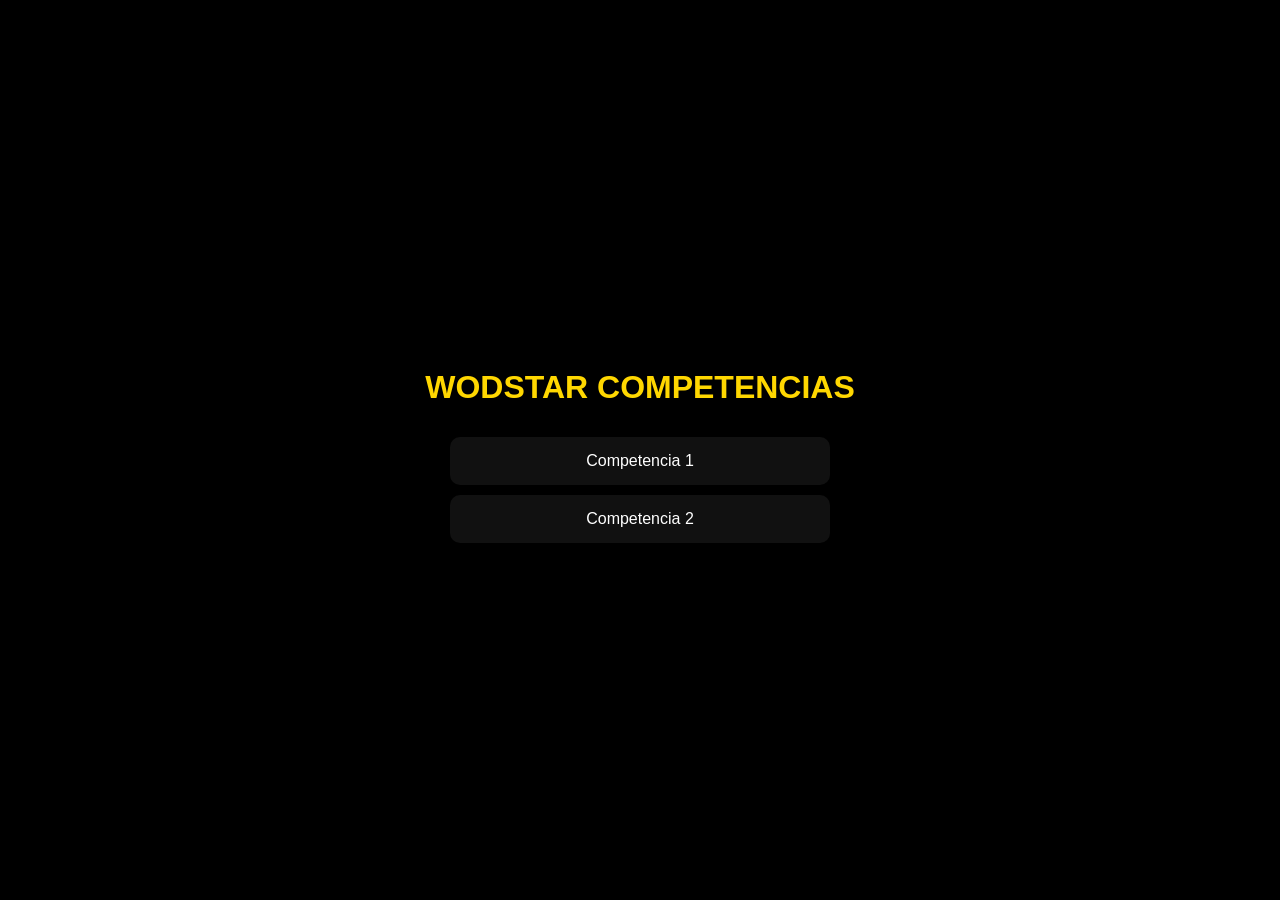
==== index.html @ edd77ae4 "Add files via upload" ====
<!DOCTYPE html>
<html lang="es">
<head>
<meta charset="UTF-8">
<title>WODSTAR COMPETENCIAS</title>
<style>
body{
  background:black;
  color:white;
  font-family:sans-serif;
  display:flex;
  flex-direction:column;
  justify-content:center;
  align-items:center;
  height:100vh;
  margin:0;
}

h1{color:gold;}

#lista{
  width:100%;
  max-width:400px;
}

.competencia{
  background:#111;
  margin:10px;
  padding:15px;
  border-radius:10px;
  cursor:pointer;
  transition:0.3s;
  text-align:center;
}

.competencia:hover{
  background:#222;
  transform:scale(1.05);
}
</style>
</head>
<body>

<h1>WODSTAR COMPETENCIAS</h1>

<div id="lista"></div>

<script>
const competencias = [
  {nombre:"Competencia 1", archivo:"competencia1.html"},
  {nombre:"Competencia 2", archivo:"competencia2.html"}
];

let html="";
competencias.forEach(c=>{
  html+=`<div class="competencia" onclick="location.href='${c.archivo}'">${c.nombre}</div>`;
});
document.getElementById("lista").innerHTML=html;
</script>

</body>
</html>
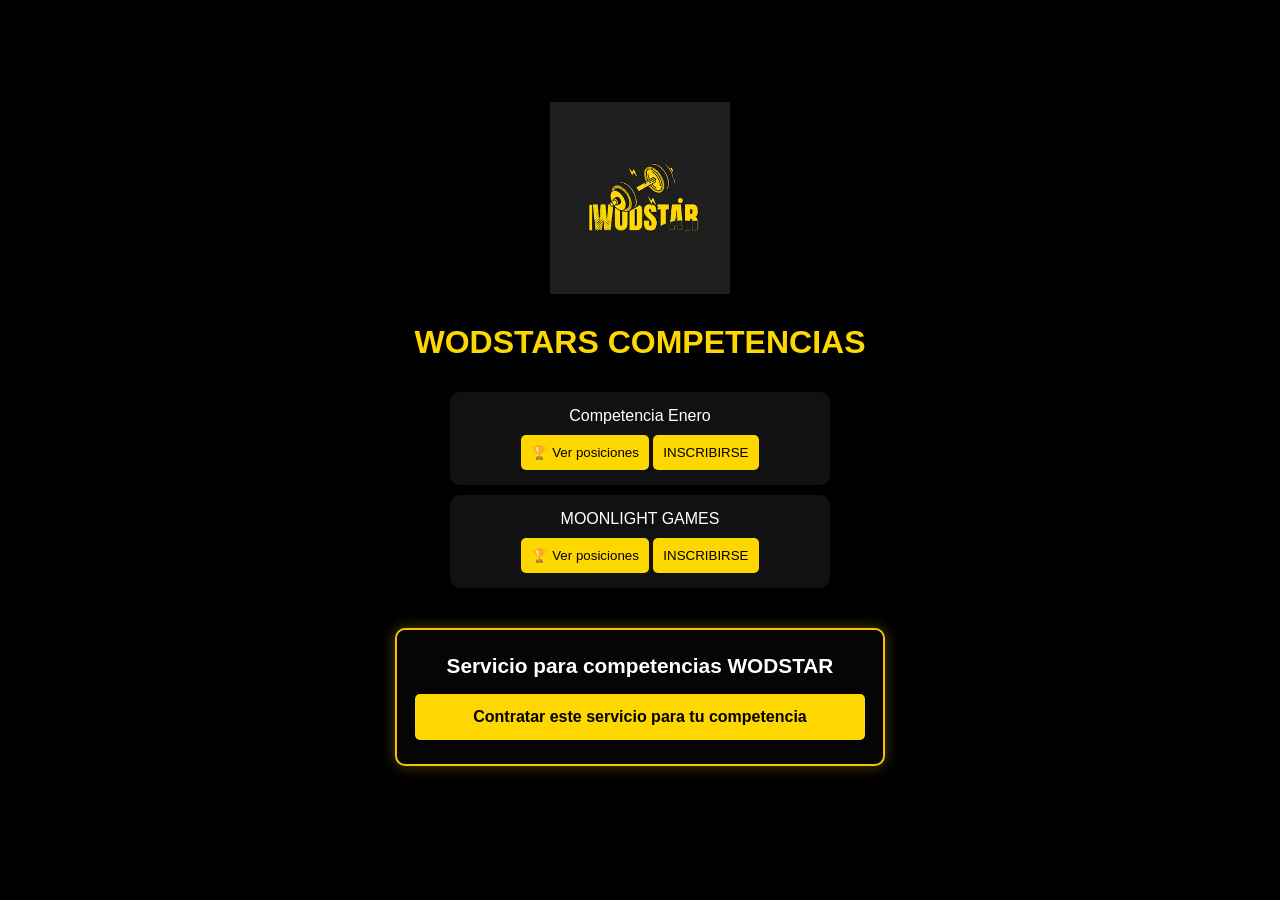
==== commit 7627ec71: "Add files via upload" ====
--- a/index.html
+++ b/index.html
@@ -1,62 +1,827 @@
-<!DOCTYPE html>
-<html lang="es">
-<head>
-<meta charset="UTF-8">
-<title>WODSTAR COMPETENCIAS</title>
-<style>
-body{
-  background:black;
-  color:white;
-  font-family:sans-serif;
-  display:flex;
-  flex-direction:column;
-  justify-content:center;
-  align-items:center;
-  height:100vh;
-  margin:0;
-}
-
+<!DOCTYPE html>
+<html lang="es">
+<head>
+<meta charset="UTF-8">
+<meta name="viewport" content="width=device-width, initial-scale=1.0">
+<title>WODSTAR COMPETENCIAS</title>
+
+<style>
+body{
+  background:black;
+  color:white;
+  font-family:sans-serif;
+  display:flex;
+  flex-direction:column;
+  justify-content:center;
+  align-items:center;
+  min-height:100vh;
+  margin:0;
+}
+
 h1{color:gold;}
+
+.logo-wodstar{
+  width:180px;
+  max-width:70vw;
+  height:auto;
+  margin:18px 0 8px;
+}
 
 #lista{
   width:100%;
   max-width:400px;
 }
 
-.competencia{
+#precios{
+  width:100%;
+  max-width:520px;
+  margin:30px 0 50px;
+  padding:0 15px;
+  box-sizing:border-box;
+}
+
+.precios-titulo{
+  color:gold;
+  text-align:center;
+  margin-bottom:18px;
+}
+
+.servicio-competencia{
+  background:#050505;
+  border:2px solid #f6c400;
+  border-radius:10px;
+  padding:24px 18px;
+  text-align:center;
+  box-shadow:0 0 14px rgba(246,196,0,0.35);
+}
+
+.servicio-competencia h3{
+  margin:0;
+  font-size:1.3rem;
+  color:white;
+}
+
+.btn-contratar{
+  margin-top:16px;
+  width:100%;
+  font-weight:bold;
+  font-size:1rem;
+  padding:14px;
+}
+
+.modal-bg{
+  z-index:10000;
+}
+
+.modal.modal-planes{
+  max-width:1100px;
+  width:calc(100vw - 24px);
+  max-height:calc(100vh - 24px);
+  overflow:auto;
+  box-sizing:border-box;
+  padding:18px;
+}
+
+.modal-encabezado{
+  display:flex;
+  align-items:center;
+  justify-content:space-between;
+  gap:15px;
+  margin-bottom:15px;
+}
+
+.modal-encabezado h2{
+  color:gold;
+  margin:0;
+}
+
+.btn-cerrar{
+  min-width:42px;
+  font-weight:bold;
+}
+
+.tabla-wrap{
+  width:100%;
+  overflow-x:auto;
+}
+
+.tabla-planes{
+  width:100%;
+  min-width:860px;
+  border-collapse:collapse;
+  background:#050505;
+  table-layout:fixed;
+}
+
+.tabla-planes th,
+.tabla-planes td{
+  border:1px solid #333;
+  padding:16px;
+  text-align:left;
+  vertical-align:top;
+  line-height:1.45;
+}
+
+.tabla-planes th{
+  color:gold;
   background:#111;
-  margin:10px;
-  padding:15px;
-  border-radius:10px;
-  cursor:pointer;
-  transition:0.3s;
   text-align:center;
 }
 
-.competencia:hover{
-  background:#222;
-  transform:scale(1.05);
+.tabla-planes td:first-child{
+  color:#f6c400;
+  font-weight:bold;
+  text-align:left;
+}
+
+.plan-precio{
+  color:white;
+  display:block;
+  font-size:1.25rem;
+  font-weight:bold;
+  text-align:center;
+}
+
+.beneficios-lista{
+  margin:0;
+  padding-left:18px;
+}
+
+.beneficios-lista li{
+  margin-bottom:8px;
+}
+
+.extra-foto{
+  border:1px solid #f6c400;
+  border-radius:8px;
+  margin-top:16px;
+  padding:14px;
+  text-align:center;
+  background:#0b0b0b;
+  line-height:1.4;
+}
+
+.extra-foto strong{
+  color:gold;
+}
+
+.planes-mobile{
+  display:none;
+}
+
+.plan-mobile{
+  background:#050505;
+  border:1px solid #333;
+  border-radius:8px;
+  padding:16px;
+  margin-bottom:14px;
+}
+
+.plan-mobile h3{
+  color:gold;
+  text-align:center;
+  margin:0 0 8px;
+  font-size:1.5rem;
+}
+
+.plan-mobile .tipo-mobile{
+  text-align:center;
+  color:#ddd;
+  margin:0 0 12px;
+}
+
+.plan-mobile .plan-precio{
+  margin-bottom:14px;
+}
+
+.acciones-planes{
+  display:flex;
+  justify-content:center;
+  gap:12px;
+  margin-top:18px;
+  flex-wrap:wrap;
+}
+
+.btn-contactar{
+  display:inline-block;
+  background:#25d366;
+  color:black;
+  padding:12px 18px;
+  border-radius:5px;
+  font-weight:bold;
+  text-decoration:none;
+}
+
+.competencia{
+  background:#111;
+  margin:10px;
+  padding:15px;
+  border-radius:10px;
+  text-align:center;
+}
+
+.competencia div{
+  cursor:pointer;
+  margin-bottom:10px;
+}
+
+button{
+  padding:10px;
+  background:gold;
+  border:none;
+  cursor:pointer;
+  border-radius:5px;
+}
+
+/* MODAL */
+.modal-bg{
+  position:fixed;
+  top:0;left:0;
+  width:100%;
+  height:100%;
+  background:rgba(0,0,0,0.9);
+  display:flex;
+  justify-content:center;
+  align-items:center;
+}
+
+.modal{
+  background:#111;
+  padding:20px;
+  border-radius:10px;
+  max-width:400px;
+  width:90%;
+}
+
+input,select{
+  padding:10px;
+  width:90%;
+  border-radius:5px;
+  border:none;
+}
+
+/* WHATSAPP */
+#chatBox{
+  position:fixed;
+  bottom:20px;
+  right:20px;
+  width:280px;
+  max-height:400px;
+  display:flex;
+  flex-direction:column;
+  gap:10px;
+  z-index:9999;
+}
+
+.mensaje-wa{
+  display:flex;
+  align-items:flex-end;
+  gap:8px;
+  opacity:0;
+  transform:translateY(20px);
+  transition:all 0.4s ease;
+}
+
+.mensaje-wa.show{
+  opacity:1;
+  transform:translateY(0);
+}
+
+.avatar{
+  width:35px;
+  height:35px;
+  border-radius:50%;
+  background:gold;
+  display:flex;
+  align-items:center;
+  justify-content:center;
+  font-weight:bold;
+  color:black;
+}
+
+.burbuja{
+  background:#1f2c34;
+  color:white;
+  padding:10px 12px;
+  border-radius:10px;
+  max-width:200px;
+  font-size:0.85rem;
+  position:relative;
+}
+
+.burbuja::after{
+  content:"";
+  position:absolute;
+  left:-6px;
+  bottom:5px;
+  width:10px;
+  height:10px;
+  background:#1f2c34;
+  transform:rotate(45deg);
+}
+
+.burbuja a{
+  color:#4fc3f7;
+  text-decoration:underline;
+}
+
+.hora{
+  font-size:0.7rem;
+  color:#aaa;
+  margin-top:5px;
+  text-align:right;
+}
+.competencia{
+  background:#111;
+  margin:10px;
+  padding:15px;
+  border-radius:10px;
+  text-align:center;
+}
+
+.botones{
+  display:flex;
+  gap:10px;
+  justify-content:center;
+}
+
+.botones button{
+  flex:1;
+}
+
+@media (max-width:760px){
+  body{
+    justify-content:flex-start;
+  }
+
+  h1{
+    font-size:1.55rem;
+    text-align:center;
+    padding:0 12px;
+  }
+
+  .logo-wodstar{
+    width:150px;
+  }
+
+  #precios{
+    max-width:100%;
+  }
+
+  .modal.modal-planes{
+    width:calc(100vw - 16px);
+    max-height:calc(100vh - 16px);
+    padding:14px;
+  }
+
+  .modal-encabezado h2{
+    font-size:1.55rem;
+  }
+
+  .tabla-wrap{
+    display:none;
+  }
+
+  .planes-mobile{
+    display:block;
+  }
+
+  .extra-foto{
+    font-size:0.95rem;
+    margin-bottom:16px;
+  }
+
+  .acciones-planes{
+    position:sticky;
+    bottom:0;
+    background:#111;
+    padding-top:12px;
+  }
+
+  .btn-contactar,
+  .acciones-planes button{
+    flex:1;
+    text-align:center;
+  }
 }
 </style>
-</head>
+</head>
+
 <body>
 
-<h1>WODSTAR COMPETENCIAS</h1>
+<img class="logo-wodstar" src="wodstar-logo.png" alt="WODSTAR">
+<h1>WODSTARS COMPETENCIAS</h1>
 
 <div id="lista"></div>
-
-<script>
-const competencias = [
-  {nombre:"Competencia 1", archivo:"competencia1.html"},
-  {nombre:"Competencia 2", archivo:"competencia2.html"}
-];
-
-let html="";
-competencias.forEach(c=>{
-  html+=`<div class="competencia" onclick="location.href='${c.archivo}'">${c.nombre}</div>`;
-});
-document.getElementById("lista").innerHTML=html;
-</script>
-
-</body>
+<section id="precios">
+  <div class="servicio-competencia">
+    <h3>Servicio para competencias WODSTAR</h3>
+    <button class="btn-contratar" onclick="mostrarPlanes()">
+      Contratar este servicio para tu competencia
+    </button>
+  </div>
+</section>
+<div id="modal"></div>
+<div id="chatBox"></div>
+
+<script>
+
+// COMPETENCIAS
+const competencias = [
+  {
+    nombre:"Competencia Enero",
+    archivo:"competencia1.html",
+    banco:"BBVA",
+    cuenta:"1234567890",
+    clabe:"012345678901234567",
+    costos:{
+      "Principiante Hombre":"$400 MXN",
+      "Principiante Mujer":"$400 MXN",
+      "Intermedio Hombre":"$500 MXN",
+      "Intermedio Mujer":"$500 MXN",
+      "Avanzado Hombre":"$600 MXN",
+      "Avanzado Mujer":"$600 MXN"
+    }
+  },
+   {
+    nombre:"MOONLIGHT GAMES ",
+    archivo:"competencia2.html",
+    banco:"No disponibe ",
+    cuenta:"No disponibe",
+    clabe:"Comunicate con el staff de competencia",
+    costos:{
+      "Principiante Hombre":"$ MXN",
+      "Principiante Mujer":"$ MXN",
+      "Intermedio Hombre":"$ MXN",
+      "Intermedio Mujer":"$MXN",
+      "Avanzado Hombre":"$MXN",
+      "Avanzado Mujer":"$XN"
+    }
+  }
+
+];
+ 
+// RENDER
+let html="";
+competencias.forEach(c=>{
+html+=`
+<div class="competencia">
+
+  <div onclick="location.href='${c.archivo}'">
+    ${c.nombre}
+  </div>
+
+  <button onclick="location.href='${c.archivo}'">
+    🏆 Ver posiciones
+  </button>
+
+  <button onclick='inscribir(${JSON.stringify(c)})'>
+    INSCRIBIRSE
+  </button>
+
+</div>
+`;
+});
+lista.innerHTML=html;
+
+// INSCRIBIR
+function inscribir(comp){
+  modal.innerHTML=`
+  <div class="modal-bg" onclick="cerrar()">
+    <div class="modal" onclick="event.stopPropagation()">
+
+      <h2>${comp.nombre}</h2>
+
+      <input id="nombre" placeholder="Nombre completo"><br><br>
+
+      <select id="categoria">
+        <option>Principiante Hombre</option>
+        <option>Principiante Mujer</option>
+        <option>Intermedio Hombre</option>
+        <option>Intermedio Mujer</option>
+        <option>Avanzado Hombre</option>
+        <option>Avanzado Mujer</option>
+      </select><br><br>
+
+      <button onclick='generarRegistro(${JSON.stringify(comp)})'>Continuar</button>
+
+    </div>
+  </div>`;
+}
+
+function cerrar(){ modal.innerHTML=""; }
+
+function mostrarPlanes(){
+  const mensaje = encodeURIComponent("Quiero cotizar mi competencia en wodsts");
+  const whatsapp = `https://wa.me/525636501351?text=${mensaje}`;
+
+  modal.innerHTML=`
+  <div class="modal-bg" onclick="cerrar()">
+    <div class="modal modal-planes" onclick="event.stopPropagation()">
+      <div class="modal-encabezado">
+        <h2>Planes WODSTAR</h2>
+        <button class="btn-cerrar" onclick="cerrar()">X</button>
+      </div>
+
+      <div class="tabla-wrap">
+        <table class="tabla-planes">
+          <thead>
+            <tr>
+              <th>Plan</th>
+              <th>START</th>
+              <th>PRO</th>
+              <th>ELITE</th>
+            </tr>
+          </thead>
+          <tbody>
+            <tr>
+              <td>Precio</td>
+              <td><span class="plan-precio">$950 MXN</span></td>
+              <td><span class="plan-precio">$1500 MXN</span></td>
+              <td><span class="plan-precio">$1650 MXN</span></td>
+            </tr>
+            <tr>
+              <td>Extra</td>
+              <td colspan="3">
+                <div class="extra-foto">
+                  <strong>Agrega fotografo profesional en tu competencia</strong><br>
+                  $1500 MXN extra por 120 fotos.
+                </div>
+              </td>
+            </tr>
+            <tr>
+              <td>Tipo</td>
+              <td>Plan basico</td>
+              <td>Plan recomendado</td>
+              <td>Plan premium</td>
+            </tr>
+            <tr>
+              <td>Beneficios</td>
+              <td>
+                <ul class="beneficios-lista">
+                  <li>Plataforma de resultados en tiempo real</li>
+                  <li>Captura de scores</li>
+                  <li>Hasta 100 atletas</li>
+                  <li>Heats y logistica basica</li>
+                  <li>5 modalidades de scoring</li>
+                  <li>Soporte presencial</li>
+                  <li>Staff en tu competencia</li>
+                </ul>
+              </td>
+              <td>
+                <ul class="beneficios-lista">
+                  <li>Todo el plan START</li>
+                  <li>Inscripcion desde la plataforma</li>
+                  <li>Categorias ilimitadas</li>
+                  <li>App para jueces</li>
+                  <li>Entrega de memorias finales</li>
+                  <li>Soporte prioritario</li>
+                  <li>Redes sociales</li>
+                  <li>Direccion de evento</li>
+                  <li>Venta de entradas</li>
+                </ul>
+              </td>
+              <td>
+                <ul class="beneficios-lista">
+                  <li>Todo el plan PRO</li>
+                  <li>Personalizacion total del evento</li>
+                  <li>Diseno grafico y branding</li>
+                  <li>Estadisticas avanzadas</li>
+                  <li>Integracion con patrocinadores</li>
+                  <li>Respaldo en la nube</li>
+                  <li>Publicaciones en redes sociales</li>
+                </ul>
+              </td>
+            </tr>
+          </tbody>
+        </table>
+      </div>
+
+      <div class="planes-mobile">
+        <div class="plan-mobile">
+          <h3>START</h3>
+          <p class="tipo-mobile">Plan basico</p>
+          <span class="plan-precio">$950 MXN</span>
+          <ul class="beneficios-lista">
+            <li>Plataforma de resultados en tiempo real</li>
+            <li>Captura de scores</li>
+            <li>Hasta 100 atletas</li>
+            <li>Heats y logistica basica</li>
+            <li>5 modalidades de scoring</li>
+            <li>Soporte presencial</li>
+            <li>Staff en tu competencia</li>
+          </ul>
+        </div>
+
+        <div class="plan-mobile">
+          <h3>PRO</h3>
+          <p class="tipo-mobile">Plan recomendado</p>
+          <span class="plan-precio">$1500 MXN</span>
+          <ul class="beneficios-lista">
+            <li>Todo el plan START</li>
+            <li>Inscripcion desde la plataforma</li>
+            <li>Categorias ilimitadas</li>
+            <li>App para jueces</li>
+            <li>Entrega de memorias finales</li>
+            <li>Soporte prioritario</li>
+            <li>Redes sociales</li>
+            <li>Direccion de evento</li>
+            <li>Venta de entradas</li>
+          </ul>
+        </div>
+
+        <div class="plan-mobile">
+          <h3>ELITE</h3>
+          <p class="tipo-mobile">Plan premium</p>
+          <span class="plan-precio">$1650 MXN</span>
+          <ul class="beneficios-lista">
+            <li>Todo el plan PRO</li>
+            <li>Personalizacion total del evento</li>
+            <li>Diseno grafico y branding</li>
+            <li>Estadisticas avanzadas</li>
+            <li>Integracion con patrocinadores</li>
+            <li>Respaldo en la nube</li>
+            <li>Publicaciones en redes sociales</li>
+          </ul>
+        </div>
+
+        <div class="extra-foto">
+          <strong>Agrega fotografo profesional en tu competencia</strong><br>
+          $1500 MXN extra por 120 fotos.
+        </div>
+      </div>
+
+      <div class="acciones-planes">
+        <a class="btn-contactar" href="${whatsapp}" target="_blank" rel="noopener">Contactar</a>
+        <button onclick="cerrar()">Cerrar</button>
+      </div>
+    </div>
+  </div>`;
+}
+
+// REGISTRO
+function generarRegistro(comp){
+
+  const nombre=document.getElementById("nombre").value;
+  const categoria=document.getElementById("categoria").value;
+
+  if(!nombre) return alert("Ingresa tu nombre");
+
+  const monto = comp.costos?.[categoria] ?? "No definido";
+  const tiempoFinal = Date.now()+15*60*1000;
+
+  localStorage.setItem("registro",JSON.stringify({
+    nombre,categoria,
+    competencia:comp.nombre,
+    banco:comp.banco,
+    cuenta:comp.cuenta,
+    clabe:comp.clabe,
+    monto,tiempoFinal
+  }));
+
+  mostrarRegistro();
+}
+
+// MOSTRAR REGISTRO
+function mostrarRegistro(){
+  const data=JSON.parse(localStorage.getItem("registro"));
+  if(!data)return;
+
+  modal.innerHTML=`
+  <div class="modal-bg">
+    <div class="modal">
+
+      <h2>Pre-registro</h2>
+      <p><b>${data.nombre}</b></p>
+      <p>${data.competencia}</p>
+      <p>${data.categoria}</p>
+
+      <hr>
+
+      <h3>Transferencia</h3>
+      <p>Banco: ${data.banco}</p>
+      <p>Cuenta: ${data.cuenta}</p>
+      <p>CLABE: ${data.clabe}</p>
+      <p>Monto: ${data.monto}</p>
+
+      <p id="timer"></p>
+
+      <button onclick="enviarCorreo('${data.nombre}','${data.categoria}','${data.competencia}')">
+        Enviar comprobante
+      </button>
+
+      <br><br>
+      <button onclick="cancelar()">Cancelar</button>
+
+    </div>
+  </div>`;
+
+  iniciarTimer(data.tiempoFinal);
+}
+
+// TIMER
+function iniciarTimer(t){
+  const i=setInterval(()=>{
+    const r=t-Date.now();
+    if(r<=0){
+      clearInterval(i);
+      timer.innerText="⛔ Expirado";
+      localStorage.removeItem("registro");
+      return;
+    }
+    let m=Math.floor(r/60000);
+    let s=Math.floor((r%60000)/1000);
+    timer.innerText=`Tiempo: ${m}:${s<10?"0":""}${s}`;
+  },1000);
+}
+
+function cancelar(){
+  localStorage.removeItem("registro");
+  cerrar();
+}
+
+// CORREO
+function enviarCorreo(n,c,comp){
+  window.location.href=
+  `mailto:wodstarssoporte@gmail.com?subject=Comprobante&body=Nombre:${n}%0ACategoria:${c}%0ACompetencia:${comp}`;
+}
+
+// WHATSAPP STYLE
+const mensajesWA=[
+  
+ 
+  "📲 Síguenos: https://www.instagram.com/wodstarscores//",
+  
+  "📢 Responde esta encuesta y gana un descuento https://docs.google.com/forms/d/e/1FAIpQLSc4VS9NYqgB5hOnb7-PomnAQ77a-O_trD5M4FDhGe_3OlyMmQ/viewform?usp=header"
+];
+
+function hora(){
+  let d=new Date();
+  return d.getHours()+":"+(d.getMinutes()<10?"0":"")+d.getMinutes();
+}
+
+function mostrarMensajeWA(txt){
+
+  const chat = document.getElementById("chatBox");
+
+  // borrar mensaje anterior
+  chat.innerHTML = "";
+
+  const c = document.createElement("div");
+  c.className = "mensaje-wa";
+
+  const urlRegex = /(https?:\/\/[^\s]+)/g;
+  const t = txt.replace(urlRegex, u => {
+    return `<a href="${u}" target="_blank">${u}</a>`;
+  });
+
+  c.innerHTML = `
+    <div class="avatar">W</div>
+    <div class="burbuja">
+      ${t}
+      <div class="hora">${hora()}</div>
+    </div>
+  `;
+
+  chat.appendChild(c);
+
+  setTimeout(() => {
+    c.classList.add("show");
+  }, 100);
+
+  // desaparecer
+  setTimeout(() => {
+    c.classList.remove("show");
+
+    setTimeout(() => {
+      if (chat.contains(c)) {
+        c.remove();
+      }
+    }, 400);
+
+  }, 7000);
+}
+
+function iniciarChatWA(){
+  function loop(){
+    setTimeout(()=>{
+      const m=mensajesWA[Math.floor(Math.random()*mensajesWA.length)];
+      mostrarMensajeWA(m);
+      loop();
+    },Math.random()*15000+10000);
+  }
+  loop();
+}
+
+// INIT
+window.onload=()=>{
+  if(localStorage.getItem("registro")){
+    mostrarRegistro();
+  }
+  iniciarChatWA();
+};
+
+</script>
+
+</body>
 </html>
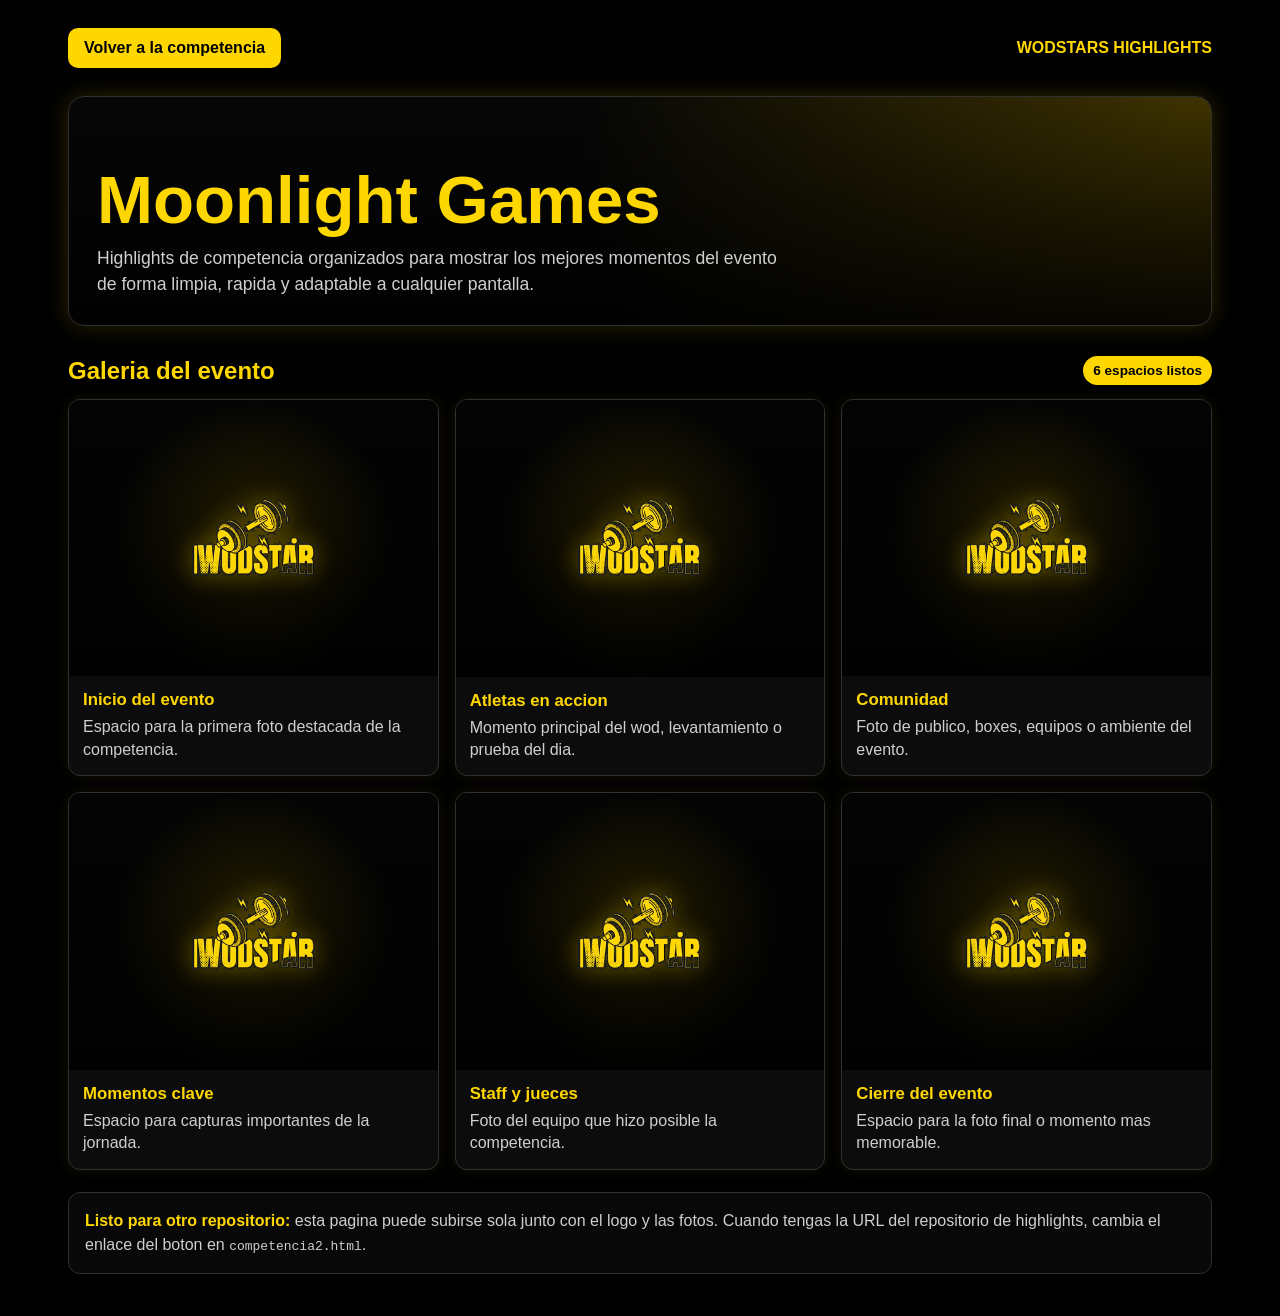
==== commit 5b6506ef: "Add files via upload" ====
--- a/index.html
+++ b/index.html
@@ -1,827 +1,304 @@
-<!DOCTYPE html>
-<html lang="es">
-<head>
-<meta charset="UTF-8">
-<meta name="viewport" content="width=device-width, initial-scale=1.0">
-<title>WODSTAR COMPETENCIAS</title>
-
-<style>
-body{
-  background:black;
-  color:white;
-  font-family:sans-serif;
-  display:flex;
-  flex-direction:column;
-  justify-content:center;
-  align-items:center;
-  min-height:100vh;
-  margin:0;
-}
-
-h1{color:gold;}
-
-.logo-wodstar{
-  width:180px;
-  max-width:70vw;
-  height:auto;
-  margin:18px 0 8px;
-}
-
-#lista{
+<!DOCTYPE html>
+<html lang="es">
+<head>
+<meta charset="UTF-8">
+<meta name="viewport" content="width=device-width, initial-scale=1.0">
+<title>Highlights Moonlight Games</title>
+
+<style>
+:root{
+  --bg:#000;
+  --panel:#0c0c0c;
+  --line:#303030;
+  --accent:#FFD700;
+  --text:#f5f5f5;
+  --muted:#cfcfcf;
+}
+
+*{
+  box-sizing:border-box;
+}
+
+body{
+  margin:0;
+  background:var(--bg);
+  color:var(--text);
+  font-family:'Segoe UI',sans-serif;
+}
+
+.page{
   width:100%;
-  max-width:400px;
-}
-
-#precios{
-  width:100%;
-  max-width:520px;
-  margin:30px 0 50px;
-  padding:0 15px;
-  box-sizing:border-box;
-}
-
-.precios-titulo{
-  color:gold;
-  text-align:center;
-  margin-bottom:18px;
-}
-
-.servicio-competencia{
-  background:#050505;
-  border:2px solid #f6c400;
+  max-width:1180px;
+  margin:0 auto;
+  padding:28px 18px 42px;
+}
+
+.topbar{
+  display:flex;
+  justify-content:space-between;
+  align-items:center;
+  gap:14px;
+  margin-bottom:28px;
+}
+
+.back-link{
+  display:inline-block;
+  background:var(--accent);
+  color:#000;
+  padding:11px 16px;
   border-radius:10px;
-  padding:24px 18px;
-  text-align:center;
-  box-shadow:0 0 14px rgba(246,196,0,0.35);
-}
-
-.servicio-competencia h3{
+  text-decoration:none;
+  font-weight:bold;
+}
+
+.brand{
+  color:var(--accent);
+  font-weight:bold;
+  letter-spacing:0;
+}
+
+.hero{
+  min-height:230px;
+  display:flex;
+  align-items:flex-end;
+  padding:28px;
+  border:1px solid var(--line);
+  border-radius:16px;
+  background:
+    linear-gradient(rgba(0,0,0,0.15),rgba(0,0,0,0.86)),
+    radial-gradient(circle at top right,#4a3c00,#070707 54%);
+  box-shadow:0 0 22px rgba(255,215,0,0.18);
+  margin-bottom:26px;
+}
+
+.hero h1{
+  color:var(--accent);
+  font-size:clamp(2rem,6vw,4.2rem);
+  margin:0 0 8px;
+}
+
+.hero p{
+  color:var(--muted);
+  font-size:1.1rem;
   margin:0;
-  font-size:1.3rem;
-  color:white;
-}
-
-.btn-contratar{
-  margin-top:16px;
-  width:100%;
-  font-weight:bold;
-  font-size:1rem;
-  padding:14px;
-}
-
-.modal-bg{
-  z-index:10000;
-}
-
-.modal.modal-planes{
-  max-width:1100px;
-  width:calc(100vw - 24px);
-  max-height:calc(100vh - 24px);
-  overflow:auto;
-  box-sizing:border-box;
-  padding:18px;
-}
-
-.modal-encabezado{
+  max-width:680px;
+  line-height:1.45;
+}
+
+.section-title{
   display:flex;
   align-items:center;
   justify-content:space-between;
-  gap:15px;
-  margin-bottom:15px;
-}
-
-.modal-encabezado h2{
-  color:gold;
+  gap:12px;
+  margin:30px 0 14px;
+}
+
+.section-title h2{
+  color:var(--accent);
   margin:0;
 }
 
-.btn-cerrar{
-  min-width:42px;
+.counter{
+  color:#000;
+  background:var(--accent);
+  padding:7px 10px;
+  border-radius:999px;
+  font-size:0.85rem;
   font-weight:bold;
 }
 
-.tabla-wrap{
+.gallery{
+  display:grid;
+  grid-template-columns:repeat(3,1fr);
+  gap:16px;
+}
+
+.photo-card{
+  background:var(--panel);
+  border:1px solid var(--line);
+  border-radius:12px;
+  overflow:hidden;
+  box-shadow:0 0 14px rgba(255,215,0,0.08);
+}
+
+.photo-slot{
+  aspect-ratio:4/3;
+  display:flex;
+  align-items:center;
+  justify-content:center;
+  padding:0;
+  background:
+    linear-gradient(rgba(0,0,0,0.2),rgba(0,0,0,0.76)),
+    radial-gradient(circle at center,#3b3100,#050505 60%);
+}
+
+.photo-slot img{
   width:100%;
-  overflow-x:auto;
-}
-
-.tabla-planes{
-  width:100%;
-  min-width:860px;
-  border-collapse:collapse;
-  background:#050505;
-  table-layout:fixed;
-}
-
-.tabla-planes th,
-.tabla-planes td{
-  border:1px solid #333;
+  height:100%;
+  object-fit:cover;
+  display:block;
+}
+
+.photo-slot img[src="wodstar-logo-transparent.png"]{
+  width:145px;
+  height:auto;
+  max-width:70%;
+  object-fit:contain;
+  filter:drop-shadow(0 0 12px rgba(255,215,0,0.35));
+}
+
+.photo-info{
+  padding:14px;
+}
+
+.photo-info h3{
+  margin:0 0 6px;
+  color:var(--accent);
+  font-size:1.05rem;
+}
+
+.photo-info p{
+  margin:0;
+  color:var(--muted);
+  line-height:1.4;
+}
+
+.note{
+  margin-top:22px;
   padding:16px;
-  text-align:left;
-  vertical-align:top;
-  line-height:1.45;
-}
-
-.tabla-planes th{
-  color:gold;
-  background:#111;
-  text-align:center;
-}
-
-.tabla-planes td:first-child{
-  color:#f6c400;
-  font-weight:bold;
-  text-align:left;
-}
-
-.plan-precio{
-  color:white;
-  display:block;
-  font-size:1.25rem;
-  font-weight:bold;
-  text-align:center;
-}
-
-.beneficios-lista{
-  margin:0;
-  padding-left:18px;
-}
-
-.beneficios-lista li{
-  margin-bottom:8px;
-}
-
-.extra-foto{
-  border:1px solid #f6c400;
-  border-radius:8px;
-  margin-top:16px;
-  padding:14px;
-  text-align:center;
-  background:#0b0b0b;
-  line-height:1.4;
-}
-
-.extra-foto strong{
-  color:gold;
-}
-
-.planes-mobile{
-  display:none;
-}
-
-.plan-mobile{
-  background:#050505;
-  border:1px solid #333;
-  border-radius:8px;
-  padding:16px;
-  margin-bottom:14px;
-}
-
-.plan-mobile h3{
-  color:gold;
-  text-align:center;
-  margin:0 0 8px;
-  font-size:1.5rem;
-}
-
-.plan-mobile .tipo-mobile{
-  text-align:center;
-  color:#ddd;
-  margin:0 0 12px;
-}
-
-.plan-mobile .plan-precio{
-  margin-bottom:14px;
-}
-
-.acciones-planes{
-  display:flex;
-  justify-content:center;
-  gap:12px;
-  margin-top:18px;
-  flex-wrap:wrap;
-}
-
-.btn-contactar{
-  display:inline-block;
-  background:#25d366;
-  color:black;
-  padding:12px 18px;
-  border-radius:5px;
-  font-weight:bold;
-  text-decoration:none;
-}
-
-.competencia{
-  background:#111;
-  margin:10px;
-  padding:15px;
-  border-radius:10px;
-  text-align:center;
-}
-
-.competencia div{
-  cursor:pointer;
-  margin-bottom:10px;
-}
-
-button{
-  padding:10px;
-  background:gold;
-  border:none;
-  cursor:pointer;
-  border-radius:5px;
-}
-
-/* MODAL */
-.modal-bg{
-  position:fixed;
-  top:0;left:0;
-  width:100%;
-  height:100%;
-  background:rgba(0,0,0,0.9);
-  display:flex;
-  justify-content:center;
-  align-items:center;
-}
-
-.modal{
-  background:#111;
-  padding:20px;
-  border-radius:10px;
-  max-width:400px;
-  width:90%;
-}
-
-input,select{
-  padding:10px;
-  width:90%;
-  border-radius:5px;
-  border:none;
-}
-
-/* WHATSAPP */
-#chatBox{
-  position:fixed;
-  bottom:20px;
-  right:20px;
-  width:280px;
-  max-height:400px;
-  display:flex;
-  flex-direction:column;
-  gap:10px;
-  z-index:9999;
-}
-
-.mensaje-wa{
-  display:flex;
-  align-items:flex-end;
-  gap:8px;
-  opacity:0;
-  transform:translateY(20px);
-  transition:all 0.4s ease;
-}
-
-.mensaje-wa.show{
-  opacity:1;
-  transform:translateY(0);
-}
-
-.avatar{
-  width:35px;
-  height:35px;
-  border-radius:50%;
-  background:gold;
-  display:flex;
-  align-items:center;
-  justify-content:center;
-  font-weight:bold;
-  color:black;
-}
-
-.burbuja{
-  background:#1f2c34;
-  color:white;
-  padding:10px 12px;
-  border-radius:10px;
-  max-width:200px;
-  font-size:0.85rem;
-  position:relative;
-}
-
-.burbuja::after{
-  content:"";
-  position:absolute;
-  left:-6px;
-  bottom:5px;
-  width:10px;
-  height:10px;
-  background:#1f2c34;
-  transform:rotate(45deg);
-}
-
-.burbuja a{
-  color:#4fc3f7;
-  text-decoration:underline;
-}
-
-.hora{
-  font-size:0.7rem;
-  color:#aaa;
-  margin-top:5px;
-  text-align:right;
-}
-.competencia{
-  background:#111;
-  margin:10px;
-  padding:15px;
-  border-radius:10px;
-  text-align:center;
-}
-
-.botones{
-  display:flex;
-  gap:10px;
-  justify-content:center;
-}
-
-.botones button{
-  flex:1;
-}
-
-@media (max-width:760px){
-  body{
-    justify-content:flex-start;
-  }
-
-  h1{
-    font-size:1.55rem;
+  border:1px solid var(--line);
+  border-radius:12px;
+  background:#080808;
+  color:var(--muted);
+  line-height:1.5;
+}
+
+.note strong{
+  color:var(--accent);
+}
+
+@media(max-width:900px){
+  .gallery{
+    grid-template-columns:repeat(2,1fr);
+  }
+}
+
+@media(max-width:620px){
+  .page{
+    padding:18px 12px 32px;
+  }
+
+  .topbar{
+    align-items:stretch;
+    flex-direction:column;
+  }
+
+  .back-link{
     text-align:center;
-    padding:0 12px;
-  }
-
-  .logo-wodstar{
-    width:150px;
-  }
-
-  #precios{
-    max-width:100%;
-  }
-
-  .modal.modal-planes{
-    width:calc(100vw - 16px);
-    max-height:calc(100vh - 16px);
-    padding:14px;
-  }
-
-  .modal-encabezado h2{
-    font-size:1.55rem;
-  }
-
-  .tabla-wrap{
-    display:none;
-  }
-
-  .planes-mobile{
-    display:block;
-  }
-
-  .extra-foto{
-    font-size:0.95rem;
-    margin-bottom:16px;
-  }
-
-  .acciones-planes{
-    position:sticky;
-    bottom:0;
-    background:#111;
-    padding-top:12px;
-  }
-
-  .btn-contactar,
-  .acciones-planes button{
-    flex:1;
-    text-align:center;
+  }
+
+  .hero{
+    min-height:210px;
+    padding:20px;
+    border-radius:12px;
+  }
+
+  .section-title{
+    align-items:flex-start;
+    flex-direction:column;
+  }
+
+  .gallery{
+    grid-template-columns:1fr;
   }
 }
 </style>
-</head>
-
+</head>
+
 <body>
-
-<img class="logo-wodstar" src="wodstar-logo.png" alt="WODSTAR">
-<h1>WODSTARS COMPETENCIAS</h1>
-
-<div id="lista"></div>
-<section id="precios">
-  <div class="servicio-competencia">
-    <h3>Servicio para competencias WODSTAR</h3>
-    <button class="btn-contratar" onclick="mostrarPlanes()">
-      Contratar este servicio para tu competencia
-    </button>
+<main class="page">
+  <div class="topbar">
+    <a class="back-link" href="competencia2.html">Volver a la competencia</a>
+    <div class="brand">WODSTARS HIGHLIGHTS</div>
   </div>
-</section>
-<div id="modal"></div>
-<div id="chatBox"></div>
-
-<script>
-
-// COMPETENCIAS
-const competencias = [
-  {
-    nombre:"Competencia Enero",
-    archivo:"competencia1.html",
-    banco:"BBVA",
-    cuenta:"1234567890",
-    clabe:"012345678901234567",
-    costos:{
-      "Principiante Hombre":"$400 MXN",
-      "Principiante Mujer":"$400 MXN",
-      "Intermedio Hombre":"$500 MXN",
-      "Intermedio Mujer":"$500 MXN",
-      "Avanzado Hombre":"$600 MXN",
-      "Avanzado Mujer":"$600 MXN"
-    }
-  },
-   {
-    nombre:"MOONLIGHT GAMES ",
-    archivo:"competencia2.html",
-    banco:"No disponibe ",
-    cuenta:"No disponibe",
-    clabe:"Comunicate con el staff de competencia",
-    costos:{
-      "Principiante Hombre":"$ MXN",
-      "Principiante Mujer":"$ MXN",
-      "Intermedio Hombre":"$ MXN",
-      "Intermedio Mujer":"$MXN",
-      "Avanzado Hombre":"$MXN",
-      "Avanzado Mujer":"$XN"
-    }
-  }
-
-];
- 
-// RENDER
-let html="";
-competencias.forEach(c=>{
-html+=`
-<div class="competencia">
-
-  <div onclick="location.href='${c.archivo}'">
-    ${c.nombre}
-  </div>
-
-  <button onclick="location.href='${c.archivo}'">
-    🏆 Ver posiciones
-  </button>
-
-  <button onclick='inscribir(${JSON.stringify(c)})'>
-    INSCRIBIRSE
-  </button>
-
-</div>
-`;
-});
-lista.innerHTML=html;
-
-// INSCRIBIR
-function inscribir(comp){
-  modal.innerHTML=`
-  <div class="modal-bg" onclick="cerrar()">
-    <div class="modal" onclick="event.stopPropagation()">
-
-      <h2>${comp.nombre}</h2>
-
-      <input id="nombre" placeholder="Nombre completo"><br><br>
-
-      <select id="categoria">
-        <option>Principiante Hombre</option>
-        <option>Principiante Mujer</option>
-        <option>Intermedio Hombre</option>
-        <option>Intermedio Mujer</option>
-        <option>Avanzado Hombre</option>
-        <option>Avanzado Mujer</option>
-      </select><br><br>
-
-      <button onclick='generarRegistro(${JSON.stringify(comp)})'>Continuar</button>
-
-    </div>
-  </div>`;
-}
-
-function cerrar(){ modal.innerHTML=""; }
-
-function mostrarPlanes(){
-  const mensaje = encodeURIComponent("Quiero cotizar mi competencia en wodsts");
-  const whatsapp = `https://wa.me/525636501351?text=${mensaje}`;
-
-  modal.innerHTML=`
-  <div class="modal-bg" onclick="cerrar()">
-    <div class="modal modal-planes" onclick="event.stopPropagation()">
-      <div class="modal-encabezado">
-        <h2>Planes WODSTAR</h2>
-        <button class="btn-cerrar" onclick="cerrar()">X</button>
-      </div>
-
-      <div class="tabla-wrap">
-        <table class="tabla-planes">
-          <thead>
-            <tr>
-              <th>Plan</th>
-              <th>START</th>
-              <th>PRO</th>
-              <th>ELITE</th>
-            </tr>
-          </thead>
-          <tbody>
-            <tr>
-              <td>Precio</td>
-              <td><span class="plan-precio">$950 MXN</span></td>
-              <td><span class="plan-precio">$1500 MXN</span></td>
-              <td><span class="plan-precio">$1650 MXN</span></td>
-            </tr>
-            <tr>
-              <td>Extra</td>
-              <td colspan="3">
-                <div class="extra-foto">
-                  <strong>Agrega fotografo profesional en tu competencia</strong><br>
-                  $1500 MXN extra por 120 fotos.
-                </div>
-              </td>
-            </tr>
-            <tr>
-              <td>Tipo</td>
-              <td>Plan basico</td>
-              <td>Plan recomendado</td>
-              <td>Plan premium</td>
-            </tr>
-            <tr>
-              <td>Beneficios</td>
-              <td>
-                <ul class="beneficios-lista">
-                  <li>Plataforma de resultados en tiempo real</li>
-                  <li>Captura de scores</li>
-                  <li>Hasta 100 atletas</li>
-                  <li>Heats y logistica basica</li>
-                  <li>5 modalidades de scoring</li>
-                  <li>Soporte presencial</li>
-                  <li>Staff en tu competencia</li>
-                </ul>
-              </td>
-              <td>
-                <ul class="beneficios-lista">
-                  <li>Todo el plan START</li>
-                  <li>Inscripcion desde la plataforma</li>
-                  <li>Categorias ilimitadas</li>
-                  <li>App para jueces</li>
-                  <li>Entrega de memorias finales</li>
-                  <li>Soporte prioritario</li>
-                  <li>Redes sociales</li>
-                  <li>Direccion de evento</li>
-                  <li>Venta de entradas</li>
-                </ul>
-              </td>
-              <td>
-                <ul class="beneficios-lista">
-                  <li>Todo el plan PRO</li>
-                  <li>Personalizacion total del evento</li>
-                  <li>Diseno grafico y branding</li>
-                  <li>Estadisticas avanzadas</li>
-                  <li>Integracion con patrocinadores</li>
-                  <li>Respaldo en la nube</li>
-                  <li>Publicaciones en redes sociales</li>
-                </ul>
-              </td>
-            </tr>
-          </tbody>
-        </table>
-      </div>
-
-      <div class="planes-mobile">
-        <div class="plan-mobile">
-          <h3>START</h3>
-          <p class="tipo-mobile">Plan basico</p>
-          <span class="plan-precio">$950 MXN</span>
-          <ul class="beneficios-lista">
-            <li>Plataforma de resultados en tiempo real</li>
-            <li>Captura de scores</li>
-            <li>Hasta 100 atletas</li>
-            <li>Heats y logistica basica</li>
-            <li>5 modalidades de scoring</li>
-            <li>Soporte presencial</li>
-            <li>Staff en tu competencia</li>
-          </ul>
-        </div>
-
-        <div class="plan-mobile">
-          <h3>PRO</h3>
-          <p class="tipo-mobile">Plan recomendado</p>
-          <span class="plan-precio">$1500 MXN</span>
-          <ul class="beneficios-lista">
-            <li>Todo el plan START</li>
-            <li>Inscripcion desde la plataforma</li>
-            <li>Categorias ilimitadas</li>
-            <li>App para jueces</li>
-            <li>Entrega de memorias finales</li>
-            <li>Soporte prioritario</li>
-            <li>Redes sociales</li>
-            <li>Direccion de evento</li>
-            <li>Venta de entradas</li>
-          </ul>
-        </div>
-
-        <div class="plan-mobile">
-          <h3>ELITE</h3>
-          <p class="tipo-mobile">Plan premium</p>
-          <span class="plan-precio">$1650 MXN</span>
-          <ul class="beneficios-lista">
-            <li>Todo el plan PRO</li>
-            <li>Personalizacion total del evento</li>
-            <li>Diseno grafico y branding</li>
-            <li>Estadisticas avanzadas</li>
-            <li>Integracion con patrocinadores</li>
-            <li>Respaldo en la nube</li>
-            <li>Publicaciones en redes sociales</li>
-          </ul>
-        </div>
-
-        <div class="extra-foto">
-          <strong>Agrega fotografo profesional en tu competencia</strong><br>
-          $1500 MXN extra por 120 fotos.
-        </div>
-      </div>
-
-      <div class="acciones-planes">
-        <a class="btn-contactar" href="${whatsapp}" target="_blank" rel="noopener">Contactar</a>
-        <button onclick="cerrar()">Cerrar</button>
-      </div>
+
+  <section class="hero">
+    <div>
+      <h1>Moonlight Games</h1>
+      <p>Highlights de competencia organizados para mostrar los mejores momentos del evento de forma limpia, rapida y adaptable a cualquier pantalla.</p>
     </div>
-  </div>`;
-}
-
-// REGISTRO
-function generarRegistro(comp){
-
-  const nombre=document.getElementById("nombre").value;
-  const categoria=document.getElementById("categoria").value;
-
-  if(!nombre) return alert("Ingresa tu nombre");
-
-  const monto = comp.costos?.[categoria] ?? "No definido";
-  const tiempoFinal = Date.now()+15*60*1000;
-
-  localStorage.setItem("registro",JSON.stringify({
-    nombre,categoria,
-    competencia:comp.nombre,
-    banco:comp.banco,
-    cuenta:comp.cuenta,
-    clabe:comp.clabe,
-    monto,tiempoFinal
-  }));
-
-  mostrarRegistro();
-}
-
-// MOSTRAR REGISTRO
-function mostrarRegistro(){
-  const data=JSON.parse(localStorage.getItem("registro"));
-  if(!data)return;
-
-  modal.innerHTML=`
-  <div class="modal-bg">
-    <div class="modal">
-
-      <h2>Pre-registro</h2>
-      <p><b>${data.nombre}</b></p>
-      <p>${data.competencia}</p>
-      <p>${data.categoria}</p>
-
-      <hr>
-
-      <h3>Transferencia</h3>
-      <p>Banco: ${data.banco}</p>
-      <p>Cuenta: ${data.cuenta}</p>
-      <p>CLABE: ${data.clabe}</p>
-      <p>Monto: ${data.monto}</p>
-
-      <p id="timer"></p>
-
-      <button onclick="enviarCorreo('${data.nombre}','${data.categoria}','${data.competencia}')">
-        Enviar comprobante
-      </button>
-
-      <br><br>
-      <button onclick="cancelar()">Cancelar</button>
-
-    </div>
-  </div>`;
-
-  iniciarTimer(data.tiempoFinal);
-}
-
-// TIMER
-function iniciarTimer(t){
-  const i=setInterval(()=>{
-    const r=t-Date.now();
-    if(r<=0){
-      clearInterval(i);
-      timer.innerText="⛔ Expirado";
-      localStorage.removeItem("registro");
-      return;
-    }
-    let m=Math.floor(r/60000);
-    let s=Math.floor((r%60000)/1000);
-    timer.innerText=`Tiempo: ${m}:${s<10?"0":""}${s}`;
-  },1000);
-}
-
-function cancelar(){
-  localStorage.removeItem("registro");
-  cerrar();
-}
-
-// CORREO
-function enviarCorreo(n,c,comp){
-  window.location.href=
-  `mailto:wodstarssoporte@gmail.com?subject=Comprobante&body=Nombre:${n}%0ACategoria:${c}%0ACompetencia:${comp}`;
-}
-
-// WHATSAPP STYLE
-const mensajesWA=[
-  
- 
-  "📲 Síguenos: https://www.instagram.com/wodstarscores//",
-  
-  "📢 Responde esta encuesta y gana un descuento https://docs.google.com/forms/d/e/1FAIpQLSc4VS9NYqgB5hOnb7-PomnAQ77a-O_trD5M4FDhGe_3OlyMmQ/viewform?usp=header"
-];
-
-function hora(){
-  let d=new Date();
-  return d.getHours()+":"+(d.getMinutes()<10?"0":"")+d.getMinutes();
-}
-
-function mostrarMensajeWA(txt){
-
-  const chat = document.getElementById("chatBox");
-
-  // borrar mensaje anterior
-  chat.innerHTML = "";
-
-  const c = document.createElement("div");
-  c.className = "mensaje-wa";
-
-  const urlRegex = /(https?:\/\/[^\s]+)/g;
-  const t = txt.replace(urlRegex, u => {
-    return `<a href="${u}" target="_blank">${u}</a>`;
-  });
-
-  c.innerHTML = `
-    <div class="avatar">W</div>
-    <div class="burbuja">
-      ${t}
-      <div class="hora">${hora()}</div>
-    </div>
-  `;
-
-  chat.appendChild(c);
-
-  setTimeout(() => {
-    c.classList.add("show");
-  }, 100);
-
-  // desaparecer
-  setTimeout(() => {
-    c.classList.remove("show");
-
-    setTimeout(() => {
-      if (chat.contains(c)) {
-        c.remove();
-      }
-    }, 400);
-
-  }, 7000);
-}
-
-function iniciarChatWA(){
-  function loop(){
-    setTimeout(()=>{
-      const m=mensajesWA[Math.floor(Math.random()*mensajesWA.length)];
-      mostrarMensajeWA(m);
-      loop();
-    },Math.random()*15000+10000);
-  }
-  loop();
-}
-
-// INIT
-window.onload=()=>{
-  if(localStorage.getItem("registro")){
-    mostrarRegistro();
-  }
-  iniciarChatWA();
-};
-
-</script>
-
-</body>
+  </section>
+
+  <div class="section-title">
+    <h2>Galeria del evento</h2>
+    <span class="counter">6 espacios listos</span>
+  </div>
+
+  <section class="gallery">
+    <article class="photo-card">
+      <div class="photo-slot">
+        <img src="fotos/highlight-01.jpg" alt="Inicio del evento" onerror="this.onerror=null;this.src='wodstar-logo-transparent.png';">
+      </div>
+      <div class="photo-info">
+        <h3>Inicio del evento</h3>
+        <p>Espacio para la primera foto destacada de la competencia.</p>
+      </div>
+    </article>
+
+    <article class="photo-card">
+      <div class="photo-slot">
+        <img src="fotos/highlight-02.jpg" alt="Atletas en accion" onerror="this.onerror=null;this.src='wodstar-logo-transparent.png';">
+      </div>
+      <div class="photo-info">
+        <h3>Atletas en accion</h3>
+        <p>Momento principal del wod, levantamiento o prueba del dia.</p>
+      </div>
+    </article>
+
+    <article class="photo-card">
+      <div class="photo-slot">
+        <img src="fotos/highlight-03.jpg" alt="Comunidad" onerror="this.onerror=null;this.src='wodstar-logo-transparent.png';">
+      </div>
+      <div class="photo-info">
+        <h3>Comunidad</h3>
+        <p>Foto de publico, boxes, equipos o ambiente del evento.</p>
+      </div>
+    </article>
+
+    <article class="photo-card">
+      <div class="photo-slot">
+        <img src="fotos/highlight-04.jpg" alt="Momentos clave" onerror="this.onerror=null;this.src='wodstar-logo-transparent.png';">
+      </div>
+      <div class="photo-info">
+        <h3>Momentos clave</h3>
+        <p>Espacio para capturas importantes de la jornada.</p>
+      </div>
+    </article>
+
+    <article class="photo-card">
+      <div class="photo-slot">
+        <img src="fotos/highlight-05.jpg" alt="Staff y jueces" onerror="this.onerror=null;this.src='wodstar-logo-transparent.png';">
+      </div>
+      <div class="photo-info">
+        <h3>Staff y jueces</h3>
+        <p>Foto del equipo que hizo posible la competencia.</p>
+      </div>
+    </article>
+
+    <article class="photo-card">
+      <div class="photo-slot">
+        <img src="fotos/highlight-06.jpg" alt="Cierre del evento" onerror="this.onerror=null;this.src='wodstar-logo-transparent.png';">
+      </div>
+      <div class="photo-info">
+        <h3>Cierre del evento</h3>
+        <p>Espacio para la foto final o momento mas memorable.</p>
+      </div>
+    </article>
+  </section>
+
+  <div class="note">
+    <strong>Listo para otro repositorio:</strong> esta pagina puede subirse sola junto con el logo y las fotos. Cuando tengas la URL del repositorio de highlights, cambia el enlace del boton en <code>competencia2.html</code>.
+  </div>
+</main>
+</body>
 </html>
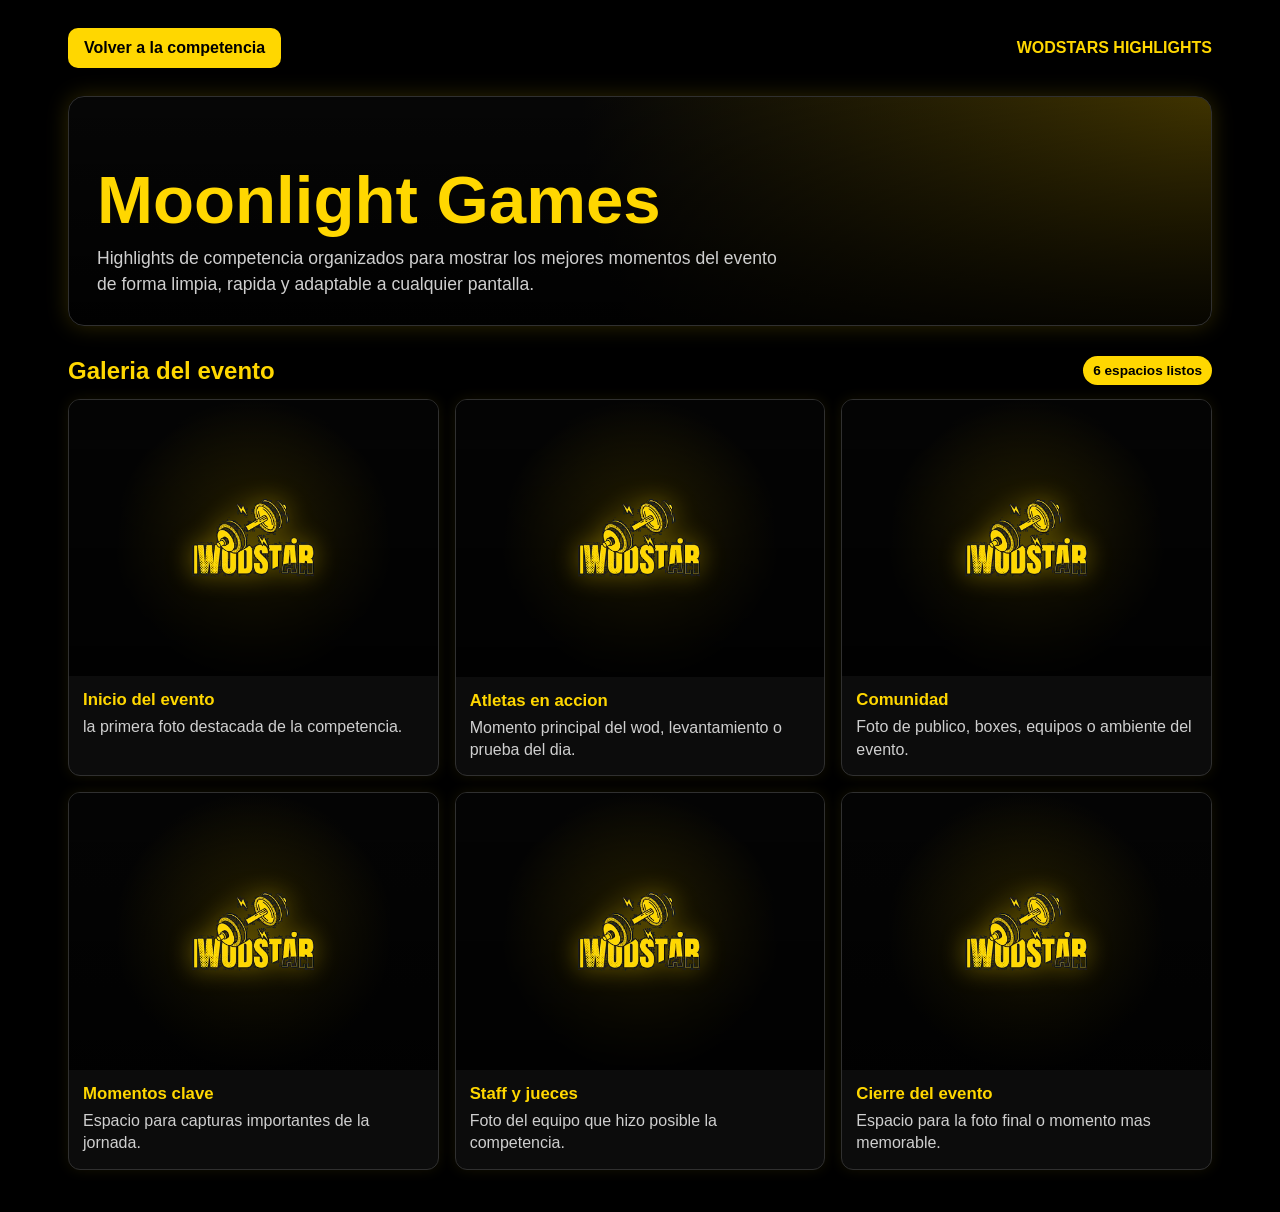
==== commit b0f39cae: "Add files via upload" ====
--- a/index.html
+++ b/index.html
@@ -241,7 +241,7 @@
       </div>
       <div class="photo-info">
         <h3>Inicio del evento</h3>
-        <p>Espacio para la primera foto destacada de la competencia.</p>
+        <p> la primera foto destacada de la competencia.</p>
       </div>
     </article>
 
@@ -296,9 +296,7 @@
     </article>
   </section>
 
-  <div class="note">
-    <strong>Listo para otro repositorio:</strong> esta pagina puede subirse sola junto con el logo y las fotos. Cuando tengas la URL del repositorio de highlights, cambia el enlace del boton en <code>competencia2.html</code>.
-  </div>
+  
 </main>
 </body>
 </html>
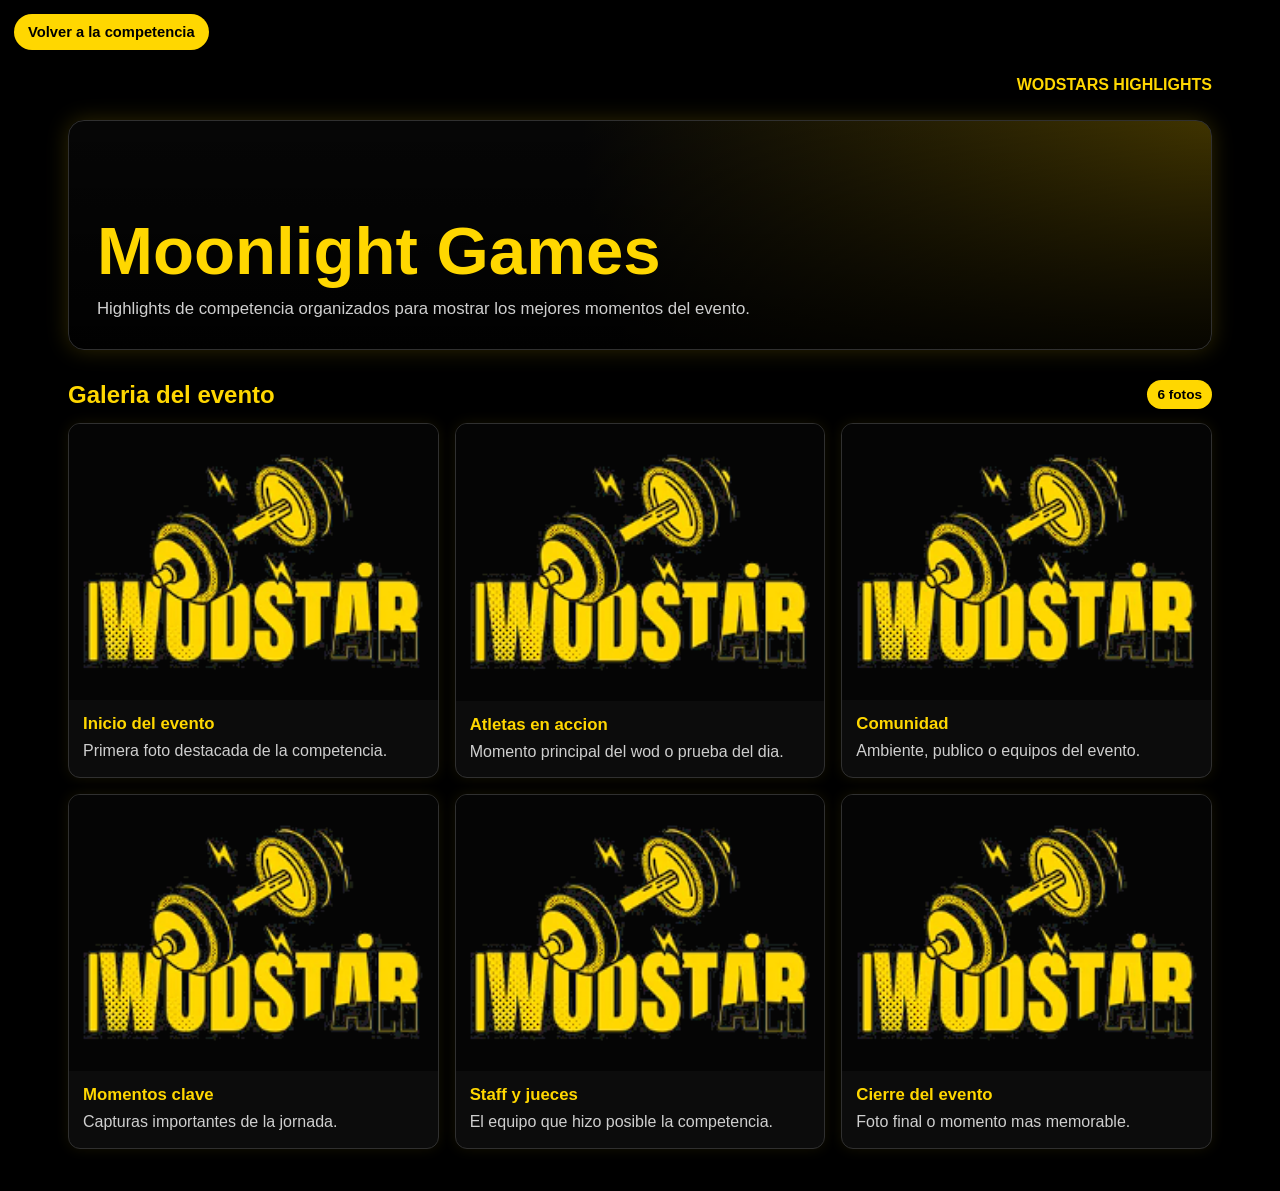
==== commit d1135e00: "Add files via upload" ====
--- a/index.html
+++ b/index.html
@@ -23,38 +23,39 @@
   margin:0;
   background:var(--bg);
   color:var(--text);
-  font-family:'Segoe UI',sans-serif;
+  font-family:'Segoe UI',Arial,sans-serif;
 }
 
 .page{
   width:100%;
   max-width:1180px;
   margin:0 auto;
-  padding:28px 18px 42px;
-}
-
-.topbar{
-  display:flex;
-  justify-content:space-between;
+  padding:76px 18px 42px;
+}
+
+.back-link{
+  position:fixed;
+  top:14px;
+  left:14px;
+  z-index:20;
+  display:inline-flex;
   align-items:center;
-  gap:14px;
-  margin-bottom:28px;
-}
-
-.back-link{
-  display:inline-block;
+  justify-content:center;
   background:var(--accent);
   color:#000;
-  padding:11px 16px;
-  border-radius:10px;
+  padding:10px 14px;
+  border-radius:999px;
+  box-shadow:0 8px 22px rgba(0,0,0,.35);
   text-decoration:none;
-  font-weight:bold;
+  font-weight:800;
+  font-size:.92rem;
 }
 
 .brand{
   color:var(--accent);
-  font-weight:bold;
-  letter-spacing:0;
+  font-weight:800;
+  text-align:right;
+  margin-bottom:26px;
 }
 
 .hero{
@@ -65,9 +66,9 @@
   border:1px solid var(--line);
   border-radius:16px;
   background:
-    linear-gradient(rgba(0,0,0,0.15),rgba(0,0,0,0.86)),
+    linear-gradient(rgba(0,0,0,.15),rgba(0,0,0,.86)),
     radial-gradient(circle at top right,#4a3c00,#070707 54%);
-  box-shadow:0 0 22px rgba(255,215,0,0.18);
+  box-shadow:0 0 22px rgba(255,215,0,.18);
   margin-bottom:26px;
 }
 
@@ -79,7 +80,7 @@
 
 .hero p{
   color:var(--muted);
-  font-size:1.1rem;
+  font-size:1.05rem;
   margin:0;
   max-width:680px;
   line-height:1.45;
@@ -103,8 +104,8 @@
   background:var(--accent);
   padding:7px 10px;
   border-radius:999px;
-  font-size:0.85rem;
-  font-weight:bold;
+  font-size:.85rem;
+  font-weight:800;
 }
 
 .gallery{
@@ -118,18 +119,12 @@
   border:1px solid var(--line);
   border-radius:12px;
   overflow:hidden;
-  box-shadow:0 0 14px rgba(255,215,0,0.08);
+  box-shadow:0 0 14px rgba(255,215,0,.08);
 }
 
 .photo-slot{
   aspect-ratio:4/3;
-  display:flex;
-  align-items:center;
-  justify-content:center;
-  padding:0;
-  background:
-    linear-gradient(rgba(0,0,0,0.2),rgba(0,0,0,0.76)),
-    radial-gradient(circle at center,#3b3100,#050505 60%);
+  background:#050505;
 }
 
 .photo-slot img{
@@ -144,7 +139,7 @@
   height:auto;
   max-width:70%;
   object-fit:contain;
-  filter:drop-shadow(0 0 12px rgba(255,215,0,0.35));
+  filter:drop-shadow(0 0 12px rgba(255,215,0,.35));
 }
 
 .photo-info{
@@ -161,20 +156,6 @@
   margin:0;
   color:var(--muted);
   line-height:1.4;
-}
-
-.note{
-  margin-top:22px;
-  padding:16px;
-  border:1px solid var(--line);
-  border-radius:12px;
-  background:#080808;
-  color:var(--muted);
-  line-height:1.5;
-}
-
-.note strong{
-  color:var(--accent);
 }
 
 @media(max-width:900px){
@@ -185,16 +166,19 @@
 
 @media(max-width:620px){
   .page{
-    padding:18px 12px 32px;
-  }
-
-  .topbar{
-    align-items:stretch;
-    flex-direction:column;
+    padding:66px 12px 32px;
   }
 
   .back-link{
+    top:calc(10px + env(safe-area-inset-top));
+    left:10px;
+    padding:9px 12px;
+    font-size:.82rem;
+  }
+
+  .brand{
     text-align:center;
+    margin-bottom:18px;
   }
 
   .hero{
@@ -217,86 +201,99 @@
 
 <body>
 <main class="page">
-  <div class="topbar">
-    <a class="back-link" href="competencia2.html">Volver a la competencia</a>
-    <div class="brand">WODSTARS HIGHLIGHTS</div>
-  </div>
+  <a class="back-link" href="https://wodstars.github.io/WODStars/competencia2.html">Volver a la competencia</a>
+  <div class="brand">WODSTARS HIGHLIGHTS</div>
 
   <section class="hero">
     <div>
       <h1>Moonlight Games</h1>
-      <p>Highlights de competencia organizados para mostrar los mejores momentos del evento de forma limpia, rapida y adaptable a cualquier pantalla.</p>
+      <p>Highlights de competencia organizados para mostrar los mejores momentos del evento.</p>
     </div>
   </section>
 
   <div class="section-title">
     <h2>Galeria del evento</h2>
-    <span class="counter">6 espacios listos</span>
+    <span class="counter">6 fotos</span>
   </div>
 
   <section class="gallery">
     <article class="photo-card">
       <div class="photo-slot">
-        <img src="fotos/highlight-01.jpg" alt="Inicio del evento" onerror="this.onerror=null;this.src='wodstar-logo-transparent.png';">
+        <img src="fotos/highlight-01.jpg" data-base="fotos/highlight-01" alt="Inicio del evento" onerror="probarOtraFoto(this)">
       </div>
       <div class="photo-info">
         <h3>Inicio del evento</h3>
-        <p> la primera foto destacada de la competencia.</p>
-      </div>
-    </article>
-
-    <article class="photo-card">
-      <div class="photo-slot">
-        <img src="fotos/highlight-02.jpg" alt="Atletas en accion" onerror="this.onerror=null;this.src='wodstar-logo-transparent.png';">
+        <p>Primera foto destacada de la competencia.</p>
+      </div>
+    </article>
+
+    <article class="photo-card">
+      <div class="photo-slot">
+        <img src="fotos/highlight-02.jpg" data-base="fotos/highlight-02" alt="Atletas en accion" onerror="probarOtraFoto(this)">
       </div>
       <div class="photo-info">
         <h3>Atletas en accion</h3>
-        <p>Momento principal del wod, levantamiento o prueba del dia.</p>
-      </div>
-    </article>
-
-    <article class="photo-card">
-      <div class="photo-slot">
-        <img src="fotos/highlight-03.jpg" alt="Comunidad" onerror="this.onerror=null;this.src='wodstar-logo-transparent.png';">
+        <p>Momento principal del wod o prueba del dia.</p>
+      </div>
+    </article>
+
+    <article class="photo-card">
+      <div class="photo-slot">
+        <img src="fotos/highlight-03.jpg" data-base="fotos/highlight-03" alt="Comunidad" onerror="probarOtraFoto(this)">
       </div>
       <div class="photo-info">
         <h3>Comunidad</h3>
-        <p>Foto de publico, boxes, equipos o ambiente del evento.</p>
-      </div>
-    </article>
-
-    <article class="photo-card">
-      <div class="photo-slot">
-        <img src="fotos/highlight-04.jpg" alt="Momentos clave" onerror="this.onerror=null;this.src='wodstar-logo-transparent.png';">
+        <p>Ambiente, publico o equipos del evento.</p>
+      </div>
+    </article>
+
+    <article class="photo-card">
+      <div class="photo-slot">
+        <img src="fotos/highlight-04.jpg" data-base="fotos/highlight-04" alt="Momentos clave" onerror="probarOtraFoto(this)">
       </div>
       <div class="photo-info">
         <h3>Momentos clave</h3>
-        <p>Espacio para capturas importantes de la jornada.</p>
-      </div>
-    </article>
-
-    <article class="photo-card">
-      <div class="photo-slot">
-        <img src="fotos/highlight-05.jpg" alt="Staff y jueces" onerror="this.onerror=null;this.src='wodstar-logo-transparent.png';">
+        <p>Capturas importantes de la jornada.</p>
+      </div>
+    </article>
+
+    <article class="photo-card">
+      <div class="photo-slot">
+        <img src="fotos/highlight-05.jpg" data-base="fotos/highlight-05" alt="Staff y jueces" onerror="probarOtraFoto(this)">
       </div>
       <div class="photo-info">
         <h3>Staff y jueces</h3>
-        <p>Foto del equipo que hizo posible la competencia.</p>
-      </div>
-    </article>
-
-    <article class="photo-card">
-      <div class="photo-slot">
-        <img src="fotos/highlight-06.jpg" alt="Cierre del evento" onerror="this.onerror=null;this.src='wodstar-logo-transparent.png';">
+        <p>El equipo que hizo posible la competencia.</p>
+      </div>
+    </article>
+
+    <article class="photo-card">
+      <div class="photo-slot">
+        <img src="fotos/highlight-06.jpg" data-base="fotos/highlight-06" alt="Cierre del evento" onerror="probarOtraFoto(this)">
       </div>
       <div class="photo-info">
         <h3>Cierre del evento</h3>
-        <p>Espacio para la foto final o momento mas memorable.</p>
+        <p>Foto final o momento mas memorable.</p>
       </div>
     </article>
   </section>
-
-  
 </main>
+<script>
+function probarOtraFoto(img){
+  const extensiones = ["jpg","jpeg","png","webp","JPG","JPEG","PNG","WEBP"];
+  const intento = Number(img.dataset.intento || 0) + 1;
+  const base = img.dataset.base;
+
+  if(intento < extensiones.length){
+    img.dataset.intento = intento;
+    img.src = `${base}.${extensiones[intento]}`;
+    return;
+  }
+
+  img.onerror = null;
+  img.removeAttribute("data-base");
+  img.src = "wodstar-logo-transparent.png";
+}
+</script>
 </body>
 </html>
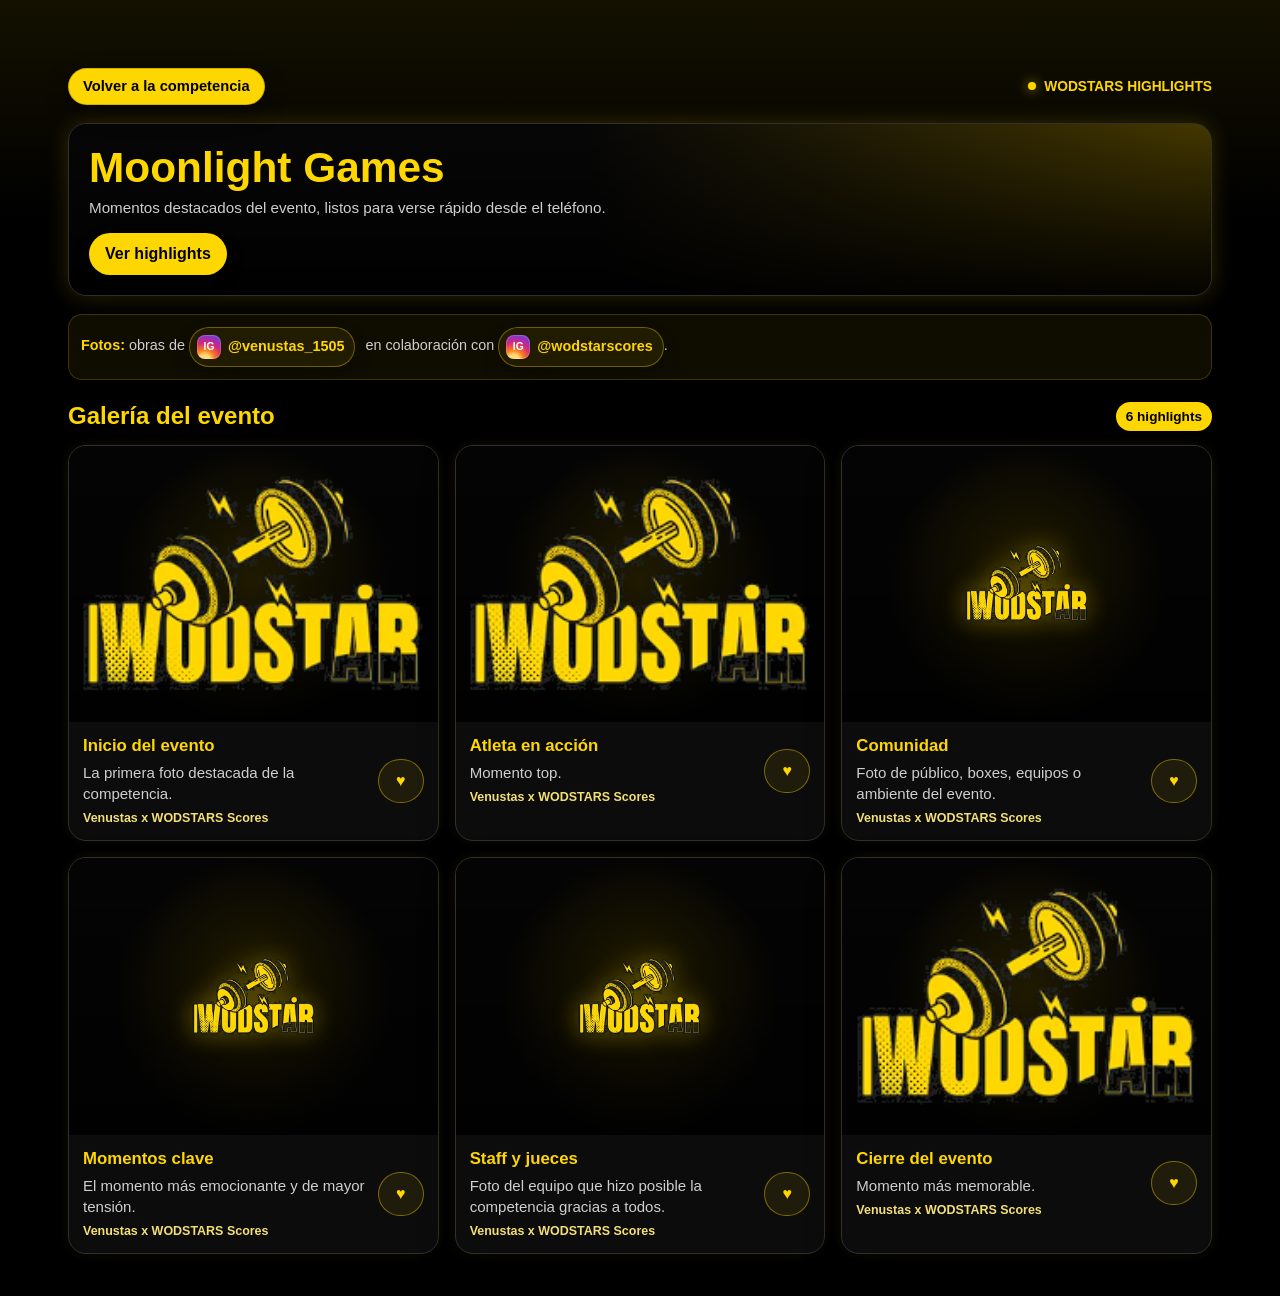
==== commit 47d858d1: "Add files via upload" ====
--- a/index.html
+++ b/index.html
@@ -11,6 +11,7 @@
   --panel:#0c0c0c;
   --line:#303030;
   --accent:#FFD700;
+  --accent-soft:rgba(255,215,0,.14);
   --text:#f5f5f5;
   --muted:#cfcfcf;
 }
@@ -21,77 +22,171 @@
 
 body{
   margin:0;
-  background:var(--bg);
+  background:
+    linear-gradient(180deg,rgba(255,215,0,.08),transparent 220px),
+    var(--bg);
   color:var(--text);
-  font-family:'Segoe UI',Arial,sans-serif;
+  font-family:'Segoe UI',sans-serif;
 }
 
 .page{
   width:100%;
   max-width:1180px;
   margin:0 auto;
-  padding:76px 18px 42px;
+  padding:68px 14px 42px;
+}
+
+.topbar{
+  display:flex;
+  justify-content:space-between;
+  align-items:center;
+  gap:14px;
+  margin-bottom:18px;
 }
 
 .back-link{
-  position:fixed;
-  top:14px;
-  left:14px;
-  z-index:20;
   display:inline-flex;
   align-items:center;
   justify-content:center;
   background:var(--accent);
   color:#000;
   padding:10px 14px;
+  border:1px solid rgba(0,0,0,.18);
   border-radius:999px;
   box-shadow:0 8px 22px rgba(0,0,0,.35);
   text-decoration:none;
-  font-weight:800;
+  font-weight:bold;
   font-size:.92rem;
+  line-height:1;
 }
 
 .brand{
-  color:var(--accent);
-  font-weight:800;
+  display:inline-flex;
+  align-items:center;
+  gap:8px;
+  color:var(--accent);
+  font-weight:bold;
+  letter-spacing:0;
+  font-size:.86rem;
   text-align:right;
-  margin-bottom:26px;
+}
+
+.brand::before{
+  content:"";
+  width:8px;
+  height:8px;
+  border-radius:50%;
+  background:var(--accent);
+  box-shadow:0 0 12px rgba(255,215,0,.7);
 }
 
 .hero{
-  min-height:230px;
+  min-height:160px;
   display:flex;
   align-items:flex-end;
-  padding:28px;
+  padding:20px;
   border:1px solid var(--line);
-  border-radius:16px;
+  border-radius:18px;
   background:
-    linear-gradient(rgba(0,0,0,.15),rgba(0,0,0,.86)),
+    linear-gradient(180deg,rgba(0,0,0,0.08),rgba(0,0,0,0.92)),
     radial-gradient(circle at top right,#4a3c00,#070707 54%);
-  box-shadow:0 0 22px rgba(255,215,0,.18);
-  margin-bottom:26px;
+  box-shadow:0 0 22px rgba(255,215,0,0.18);
+  margin-bottom:18px;
 }
 
 .hero h1{
   color:var(--accent);
-  font-size:clamp(2rem,6vw,4.2rem);
-  margin:0 0 8px;
+  font-size:clamp(1.65rem,5vw,2.65rem);
+  margin:0 0 5px;
 }
 
 .hero p{
   color:var(--muted);
-  font-size:1.05rem;
+  font-size:.95rem;
   margin:0;
   max-width:680px;
   line-height:1.45;
 }
 
+.hero-actions{
+  margin-top:14px;
+}
+
+.view-highlights{
+  display:inline-flex;
+  align-items:center;
+  justify-content:center;
+  min-height:42px;
+  padding:10px 16px;
+  border-radius:999px;
+  background:var(--accent);
+  color:#000;
+  text-decoration:none;
+  font-weight:800;
+  box-shadow:0 8px 18px rgba(0,0,0,.24);
+}
+
+.credits{
+  display:flex;
+  flex-wrap:wrap;
+  align-items:center;
+  gap:10px;
+  margin:0 0 22px;
+  padding:12px;
+  border:1px solid rgba(255,215,0,.2);
+  border-radius:14px;
+  background:rgba(255,215,0,.06);
+  color:var(--muted);
+  font-size:.9rem;
+  line-height:1.45;
+}
+
+.credits strong{
+  color:var(--accent);
+}
+
+.credits a{
+  display:inline-flex;
+  align-items:center;
+  gap:7px;
+  color:var(--accent);
+  text-decoration:none;
+  font-weight:800;
+  padding:7px 10px 7px 7px;
+  border:1px solid rgba(255,215,0,.35);
+  border-radius:999px;
+  background:rgba(255,215,0,.08);
+  box-shadow:0 8px 18px rgba(0,0,0,.2);
+}
+
+.credits a:focus-visible,
+.credits a:hover{
+  background:rgba(255,215,0,.16);
+  border-color:rgba(255,215,0,.58);
+}
+
+.ig-mark{
+  display:inline-flex;
+  align-items:center;
+  justify-content:center;
+  width:24px;
+  height:24px;
+  border-radius:8px;
+  background:
+    radial-gradient(circle at 32% 105%,#feda75 0 18%,#fa7e1e 34%,#d62976 58%,#962fbf 78%,#4f5bd5 100%);
+  color:#fff;
+  font-size:.64rem;
+  font-weight:900;
+  line-height:1;
+  box-shadow:0 0 0 1px rgba(255,255,255,.18) inset;
+}
+
 .section-title{
   display:flex;
   align-items:center;
   justify-content:space-between;
   gap:12px;
-  margin:30px 0 14px;
+  margin:22px 0 14px;
 }
 
 .section-title h2{
@@ -104,27 +199,34 @@
   background:var(--accent);
   padding:7px 10px;
   border-radius:999px;
-  font-size:.85rem;
-  font-weight:800;
+  font-size:0.85rem;
+  font-weight:bold;
 }
 
 .gallery{
   display:grid;
-  grid-template-columns:repeat(3,1fr);
-  gap:16px;
+  grid-template-columns:1fr;
+  gap:18px;
 }
 
 .photo-card{
+  position:relative;
   background:var(--panel);
   border:1px solid var(--line);
-  border-radius:12px;
+  border-radius:18px;
   overflow:hidden;
-  box-shadow:0 0 14px rgba(255,215,0,.08);
+  box-shadow:0 16px 34px rgba(0,0,0,.34),0 0 14px rgba(255,215,0,0.08);
 }
 
 .photo-slot{
-  aspect-ratio:4/3;
-  background:#050505;
+  aspect-ratio:3/4;
+  display:flex;
+  align-items:center;
+  justify-content:center;
+  padding:0;
+  background:
+    linear-gradient(rgba(0,0,0,0.2),rgba(0,0,0,0.76)),
+    radial-gradient(circle at center,#3b3100,#050505 60%);
 }
 
 .photo-slot img{
@@ -139,10 +241,15 @@
   height:auto;
   max-width:70%;
   object-fit:contain;
-  filter:drop-shadow(0 0 12px rgba(255,215,0,.35));
+  filter:drop-shadow(0 0 12px rgba(255,215,0,0.35));
 }
 
 .photo-info{
+  display:grid;
+  grid-template-columns:1fr auto;
+  align-items:center;
+  gap:12px;
+  min-height:96px;
   padding:14px;
 }
 
@@ -156,6 +263,58 @@
   margin:0;
   color:var(--muted);
   line-height:1.4;
+  font-size:.94rem;
+}
+
+.photo-credit{
+  display:inline-block;
+  margin-top:7px;
+  color:#f4df76;
+  font-size:.78rem;
+  font-weight:700;
+}
+
+.like-btn{
+  width:46px;
+  min-height:44px;
+  border:1px solid rgba(255,215,0,.42);
+  border-radius:999px;
+  background:rgba(255,215,0,.08);
+  color:var(--accent);
+  cursor:pointer;
+  font-weight:800;
+  font-size:0;
+  transition:background .2s ease, transform .2s ease, box-shadow .2s ease;
+}
+
+.like-btn::before{
+  content:"\2665";
+  font-size:1rem;
+}
+
+.like-btn:hover{
+  transform:translateY(-1px);
+  box-shadow:0 0 14px rgba(255,215,0,.22);
+}
+
+.like-btn.is-liked{
+  background:var(--accent);
+  color:#000;
+}
+
+
+.note{
+  margin-top:22px;
+  padding:16px;
+  border:1px solid var(--line);
+  border-radius:12px;
+  background:#080808;
+  color:var(--muted);
+  line-height:1.5;
+}
+
+.note strong{
+  color:var(--accent);
 }
 
 @media(max-width:900px){
@@ -166,34 +325,143 @@
 
 @media(max-width:620px){
   .page{
-    padding:66px 12px 32px;
+    padding:18px 10px 30px;
+  }
+
+  .topbar{
+    position:sticky;
+    top:0;
+    z-index:10;
+    margin:0 -10px 12px;
+    padding:10px;
+    background:linear-gradient(180deg,#000 76%,rgba(0,0,0,0));
+    gap:10px;
   }
 
   .back-link{
-    top:calc(10px + env(safe-area-inset-top));
-    left:10px;
-    padding:9px 12px;
-    font-size:.82rem;
+    max-width:calc(100vw - 20px);
+    padding:10px 11px;
+    font-size:.78rem;
+    white-space:nowrap;
   }
 
   .brand{
-    text-align:center;
-    margin-bottom:18px;
+    justify-content:flex-end;
+    font-size:.72rem;
+    line-height:1.15;
   }
 
   .hero{
-    min-height:210px;
-    padding:20px;
+    min-height:178px;
+    padding:15px;
+    border-radius:16px;
+  }
+
+  .hero h1{
+    font-size:1.82rem;
+  }
+
+  .hero p{
+    font-size:.9rem;
+  }
+
+  .hero-actions{
+    margin-top:10px;
+  }
+
+  .view-highlights{
+    width:100%;
+  }
+
+  .credits{
+    display:flex;
+    flex-direction:column;
+    align-items:flex-start;
+    padding:12px 13px;
     border-radius:12px;
+    font-size:.84rem;
+  }
+
+  .credits a{
+    margin-top:4px;
+    min-height:38px;
+  }
+
+  .credits span{
+    display:flex;
+    flex-wrap:wrap;
+    align-items:center;
+    gap:6px;
+  }
+
+  .ig-mark{
+    width:26px;
+    height:26px;
   }
 
   .section-title{
     align-items:flex-start;
     flex-direction:column;
+    gap:8px;
   }
 
   .gallery{
     grid-template-columns:1fr;
+    gap:16px;
+  }
+
+  .photo-card{
+    border-radius:14px;
+    box-shadow:0 12px 24px rgba(0,0,0,.36),0 0 12px rgba(255,215,0,0.08);
+  }
+
+  .photo-slot{
+    aspect-ratio:4/5;
+  }
+
+  .photo-info{
+    min-height:auto;
+    padding:13px;
+    background:linear-gradient(180deg,#111,#080808);
+  }
+
+  .photo-info h3{
+    font-size:1rem;
+  }
+
+  .photo-info p{
+    font-size:.88rem;
+  }
+
+  .like-btn{
+    width:44px;
+    min-height:42px;
+  }
+
+  .like-btn::before{
+    font-size:.95rem;
+  }
+}
+
+@media(min-width:760px){
+  .gallery{
+    grid-template-columns:repeat(2,1fr);
+  }
+
+  .photo-slot{
+    aspect-ratio:4/3;
+  }
+}
+
+@media(min-width:1080px){
+  .page{
+    padding-left:18px;
+    padding-right:18px;
+  }
+
+  .gallery{
+    grid-template-columns:repeat(3,1fr);
+    gap:16px;
   }
 }
 </style>
@@ -201,19 +469,29 @@
 
 <body>
 <main class="page">
-  <a class="back-link" href="https://wodstars.github.io/WODStars/competencia2.html">Volver a la competencia</a>
-  <div class="brand">WODSTARS HIGHLIGHTS</div>
+  <div class="topbar">
+    <a class="back-link" id="backToCompetition" href="https://wodstars.github.io/WODStars/competencia2.html">Volver a la competencia</a>
+    <div class="brand">WODSTARS HIGHLIGHTS</div>
+  </div>
 
   <section class="hero">
     <div>
       <h1>Moonlight Games</h1>
-      <p>Highlights de competencia organizados para mostrar los mejores momentos del evento.</p>
+      <p>Momentos destacados del evento, listos para verse rápido desde el teléfono.</p>
+      <div class="hero-actions">
+        <a class="view-highlights" href="#galeria">Ver highlights</a>
+      </div>
     </div>
   </section>
 
-  <div class="section-title">
-    <h2>Galeria del evento</h2>
-    <span class="counter">6 fotos</span>
+  <section class="credits" aria-label="Créditos de fotografía">
+    <span><strong>Fotos:</strong> obras de <a href="https://www.instagram.com/venustas_1505/" target="_blank" rel="noopener" aria-label="Abrir Instagram de Venustas"><span class="ig-mark" aria-hidden="true">IG</span>@venustas_1505</a></span>
+    <span>en colaboración con <a href="https://www.instagram.com/wodstarscores/" target="_blank" rel="noopener" aria-label="Abrir Instagram de WODSTARS Scores"><span class="ig-mark" aria-hidden="true">IG</span>@wodstarscores</a>.</span>
+  </section>
+
+  <div class="section-title" id="galeria">
+    <h2>Galería del evento</h2>
+    <span class="counter">6 highlights</span>
   </div>
 
   <section class="gallery">
@@ -222,18 +500,26 @@
         <img src="fotos/highlight-01.jpg" data-base="fotos/highlight-01" alt="Inicio del evento" onerror="probarOtraFoto(this)">
       </div>
       <div class="photo-info">
-        <h3>Inicio del evento</h3>
-        <p>Primera foto destacada de la competencia.</p>
+        <div>
+          <h3>Inicio del evento</h3>
+          <p>La primera foto destacada de la competencia.</p>
+          <span class="photo-credit">Venustas x WODSTARS Scores</span>
+        </div>
+        <button class="like-btn" type="button" data-like="highlight-01" aria-label="Dar like a Inicio del evento">♥</button>
       </div>
     </article>
 
     <article class="photo-card">
       <div class="photo-slot">
-        <img src="fotos/highlight-02.jpg" data-base="fotos/highlight-02" alt="Atletas en accion" onerror="probarOtraFoto(this)">
+        <img src="fotos/highlight-02.jpg" data-base="fotos/highlight-02" alt="Atletas en acción" onerror="probarOtraFoto(this)">
       </div>
       <div class="photo-info">
-        <h3>Atletas en accion</h3>
-        <p>Momento principal del wod o prueba del dia.</p>
+        <div>
+          <h3>Atleta en acción</h3>
+          <p>Momento top.</p>
+          <span class="photo-credit">Venustas x WODSTARS Scores</span>
+        </div>
+        <button class="like-btn" type="button" data-like="highlight-02" aria-label="Dar like a Atletas en acción">♥</button>
       </div>
     </article>
 
@@ -242,8 +528,12 @@
         <img src="fotos/highlight-03.jpg" data-base="fotos/highlight-03" alt="Comunidad" onerror="probarOtraFoto(this)">
       </div>
       <div class="photo-info">
-        <h3>Comunidad</h3>
-        <p>Ambiente, publico o equipos del evento.</p>
+        <div>
+          <h3>Comunidad</h3>
+          <p>Foto de público, boxes, equipos o ambiente del evento.</p>
+          <span class="photo-credit">Venustas x WODSTARS Scores</span>
+        </div>
+        <button class="like-btn" type="button" data-like="highlight-03" aria-label="Dar like a Comunidad">♥</button>
       </div>
     </article>
 
@@ -252,8 +542,12 @@
         <img src="fotos/highlight-04.jpg" data-base="fotos/highlight-04" alt="Momentos clave" onerror="probarOtraFoto(this)">
       </div>
       <div class="photo-info">
-        <h3>Momentos clave</h3>
-        <p>Capturas importantes de la jornada.</p>
+        <div>
+          <h3>Momentos clave</h3>
+          <p>El momento más emocionante y de mayor tensión.</p>
+          <span class="photo-credit">Venustas x WODSTARS Scores</span>
+        </div>
+        <button class="like-btn" type="button" data-like="highlight-04" aria-label="Dar like a Momentos clave">♥</button>
       </div>
     </article>
 
@@ -262,8 +556,12 @@
         <img src="fotos/highlight-05.jpg" data-base="fotos/highlight-05" alt="Staff y jueces" onerror="probarOtraFoto(this)">
       </div>
       <div class="photo-info">
-        <h3>Staff y jueces</h3>
-        <p>El equipo que hizo posible la competencia.</p>
+        <div>
+          <h3>Staff y jueces</h3>
+          <p>Foto del equipo que hizo posible la competencia gracias a todos.</p>
+          <span class="photo-credit">Venustas x WODSTARS Scores</span>
+        </div>
+        <button class="like-btn" type="button" data-like="highlight-05" aria-label="Dar like a Staff y jueces">♥</button>
       </div>
     </article>
 
@@ -272,15 +570,31 @@
         <img src="fotos/highlight-06.jpg" data-base="fotos/highlight-06" alt="Cierre del evento" onerror="probarOtraFoto(this)">
       </div>
       <div class="photo-info">
-        <h3>Cierre del evento</h3>
-        <p>Foto final o momento mas memorable.</p>
+        <div>
+          <h3>Cierre del evento</h3>
+          <p>Momento más memorable.</p>
+          <span class="photo-credit">Venustas x WODSTARS Scores</span>
+        </div>
+        <button class="like-btn" type="button" data-like="highlight-06" aria-label="Dar like a Cierre del evento">♥</button>
       </div>
     </article>
   </section>
+
+  
 </main>
 <script>
+const backToCompetition = document.getElementById("backToCompetition");
+if(backToCompetition){
+  const params = new URLSearchParams(window.location.search);
+  const volver = params.get("volver");
+
+  if(volver){
+    backToCompetition.href = volver;
+  }
+}
+
 function probarOtraFoto(img){
-  const extensiones = ["jpg","jpeg","png","webp","JPG","JPEG","PNG","WEBP"];
+  const extensiones = ["jpg","jpeg","png","webp"];
   const intento = Number(img.dataset.intento || 0) + 1;
   const base = img.dataset.base;
 
@@ -294,6 +608,18 @@
   img.removeAttribute("data-base");
   img.src = "wodstar-logo-transparent.png";
 }
+
+document.querySelectorAll(".like-btn").forEach(btn=>{
+  const key = `wodstars-like-${btn.dataset.like}`;
+  const liked = localStorage.getItem(key) === "1";
+
+  btn.classList.toggle("is-liked", liked);
+
+  btn.addEventListener("click", ()=>{
+    const active = btn.classList.toggle("is-liked");
+    localStorage.setItem(key, active ? "1" : "0");
+  });
+});
 </script>
 </body>
 </html>
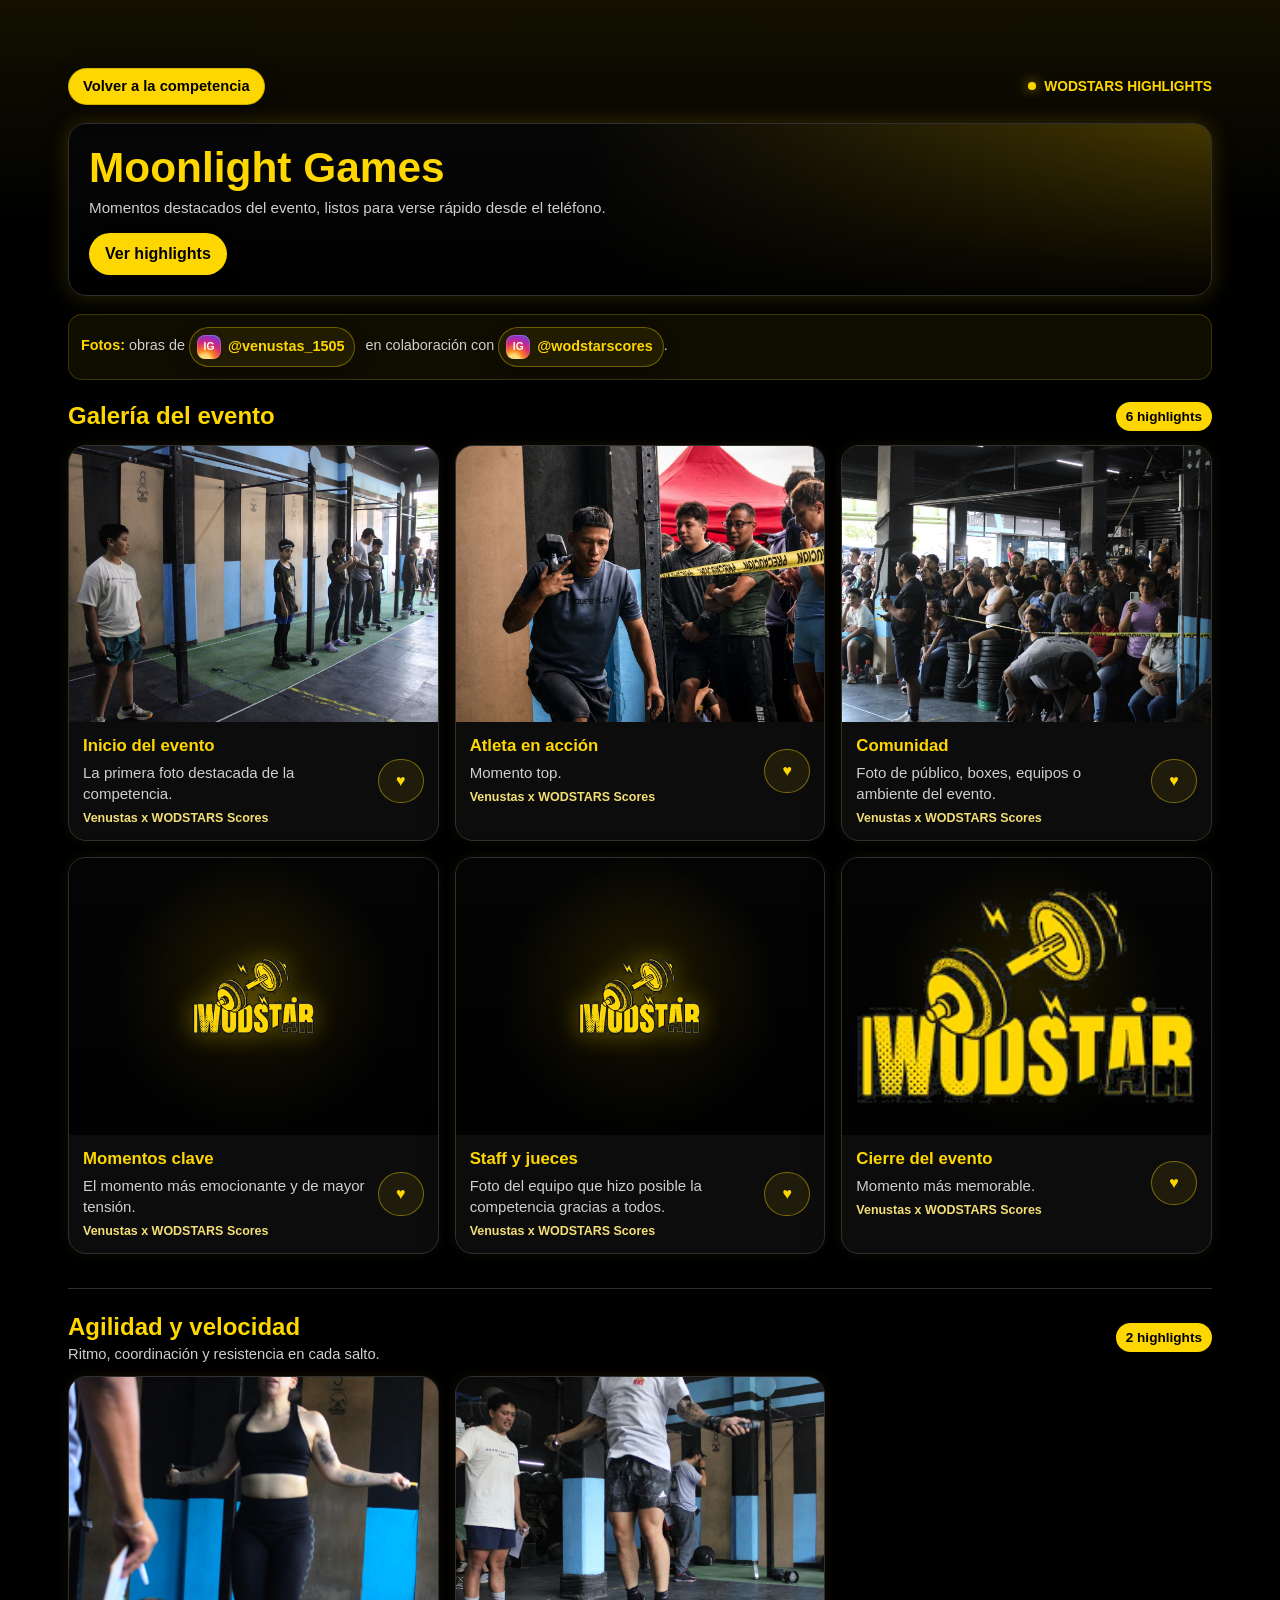
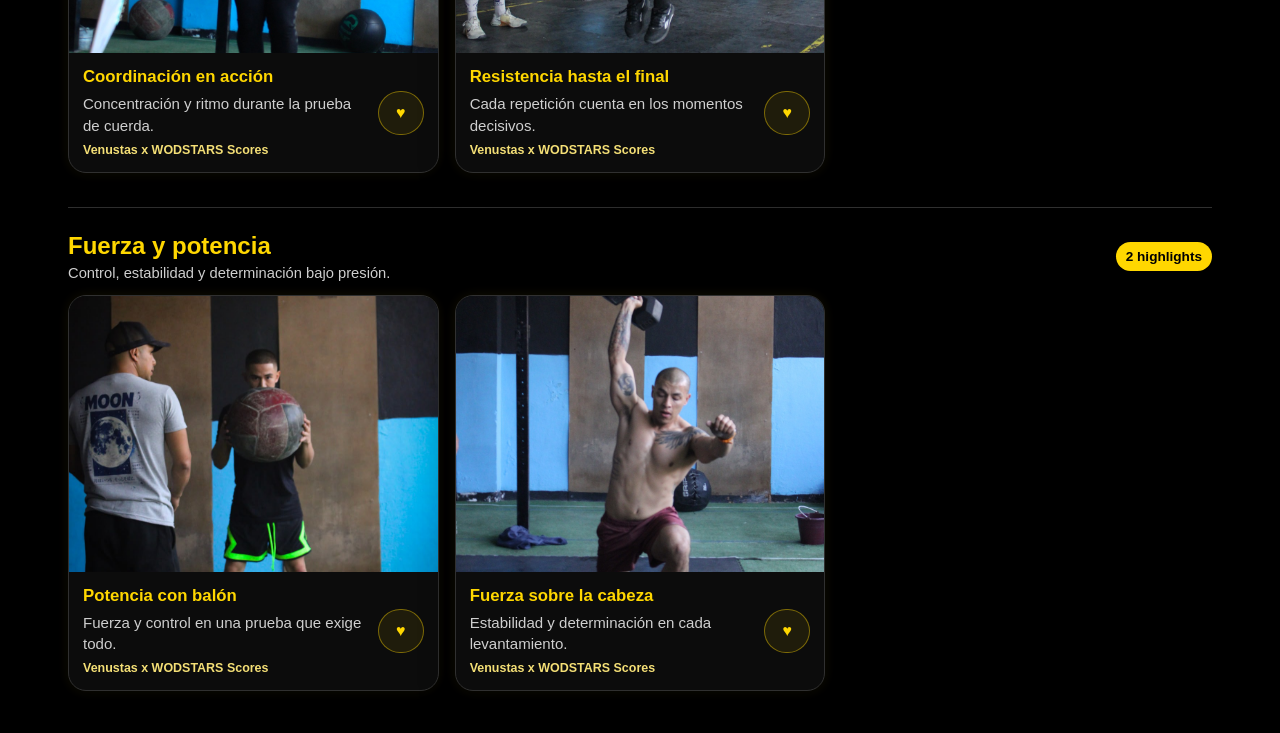
==== commit f2640540: "Agregar nuevos apartados de competencia" ====
--- a/index.html
+++ b/index.html
@@ -194,6 +194,23 @@
   margin:0;
 }
 
+.gallery-section{
+  scroll-margin-top:76px;
+  margin-top:34px;
+  padding-top:24px;
+  border-top:1px solid var(--line);
+}
+
+.gallery-section .section-title{
+  margin-top:0;
+}
+
+.section-heading p{
+  margin:5px 0 0;
+  color:var(--muted);
+  font-size:.92rem;
+}
+
 .counter{
   color:#000;
   background:var(--accent);
@@ -580,6 +597,86 @@
     </article>
   </section>
 
+  <section class="gallery-section" id="agilidad" aria-labelledby="titulo-agilidad">
+    <div class="section-title">
+      <div class="section-heading">
+        <h2 id="titulo-agilidad">Agilidad y velocidad</h2>
+        <p>Ritmo, coordinación y resistencia en cada salto.</p>
+      </div>
+      <span class="counter">2 highlights</span>
+    </div>
+
+    <div class="gallery">
+      <article class="photo-card">
+        <div class="photo-slot">
+          <img src="fotos/agilidad-cuerda-01.jpg" alt="Atleta realizando saltos de cuerda durante la competencia">
+        </div>
+        <div class="photo-info">
+          <div>
+            <h3>Coordinación en acción</h3>
+            <p>Concentración y ritmo durante la prueba de cuerda.</p>
+            <span class="photo-credit">Venustas x WODSTARS Scores</span>
+          </div>
+          <button class="like-btn" type="button" data-like="agilidad-cuerda-01" aria-label="Dar like a Coordinación en acción">♥</button>
+        </div>
+      </article>
+
+      <article class="photo-card">
+        <div class="photo-slot">
+          <img src="fotos/agilidad-cuerda-02.jpg" alt="Atleta compitiendo en una prueba de salto de cuerda">
+        </div>
+        <div class="photo-info">
+          <div>
+            <h3>Resistencia hasta el final</h3>
+            <p>Cada repetición cuenta en los momentos decisivos.</p>
+            <span class="photo-credit">Venustas x WODSTARS Scores</span>
+          </div>
+          <button class="like-btn" type="button" data-like="agilidad-cuerda-02" aria-label="Dar like a Resistencia hasta el final">♥</button>
+        </div>
+      </article>
+    </div>
+  </section>
+
+  <section class="gallery-section" id="fuerza" aria-labelledby="titulo-fuerza">
+    <div class="section-title">
+      <div class="section-heading">
+        <h2 id="titulo-fuerza">Fuerza y potencia</h2>
+        <p>Control, estabilidad y determinación bajo presión.</p>
+      </div>
+      <span class="counter">2 highlights</span>
+    </div>
+
+    <div class="gallery">
+      <article class="photo-card">
+        <div class="photo-slot">
+          <img src="fotos/fuerza-balon-01.jpg" alt="Atleta sosteniendo un balón medicinal durante la competencia">
+        </div>
+        <div class="photo-info">
+          <div>
+            <h3>Potencia con balón</h3>
+            <p>Fuerza y control en una prueba que exige todo.</p>
+            <span class="photo-credit">Venustas x WODSTARS Scores</span>
+          </div>
+          <button class="like-btn" type="button" data-like="fuerza-balon-01" aria-label="Dar like a Potencia con balón">♥</button>
+        </div>
+      </article>
+
+      <article class="photo-card">
+        <div class="photo-slot">
+          <img src="fotos/fuerza-mancuerna-01.jpg" alt="Atleta levantando una mancuerna sobre la cabeza">
+        </div>
+        <div class="photo-info">
+          <div>
+            <h3>Fuerza sobre la cabeza</h3>
+            <p>Estabilidad y determinación en cada levantamiento.</p>
+            <span class="photo-credit">Venustas x WODSTARS Scores</span>
+          </div>
+          <button class="like-btn" type="button" data-like="fuerza-mancuerna-01" aria-label="Dar like a Fuerza sobre la cabeza">♥</button>
+        </div>
+      </article>
+    </div>
+  </section>
+
   
 </main>
 <script>
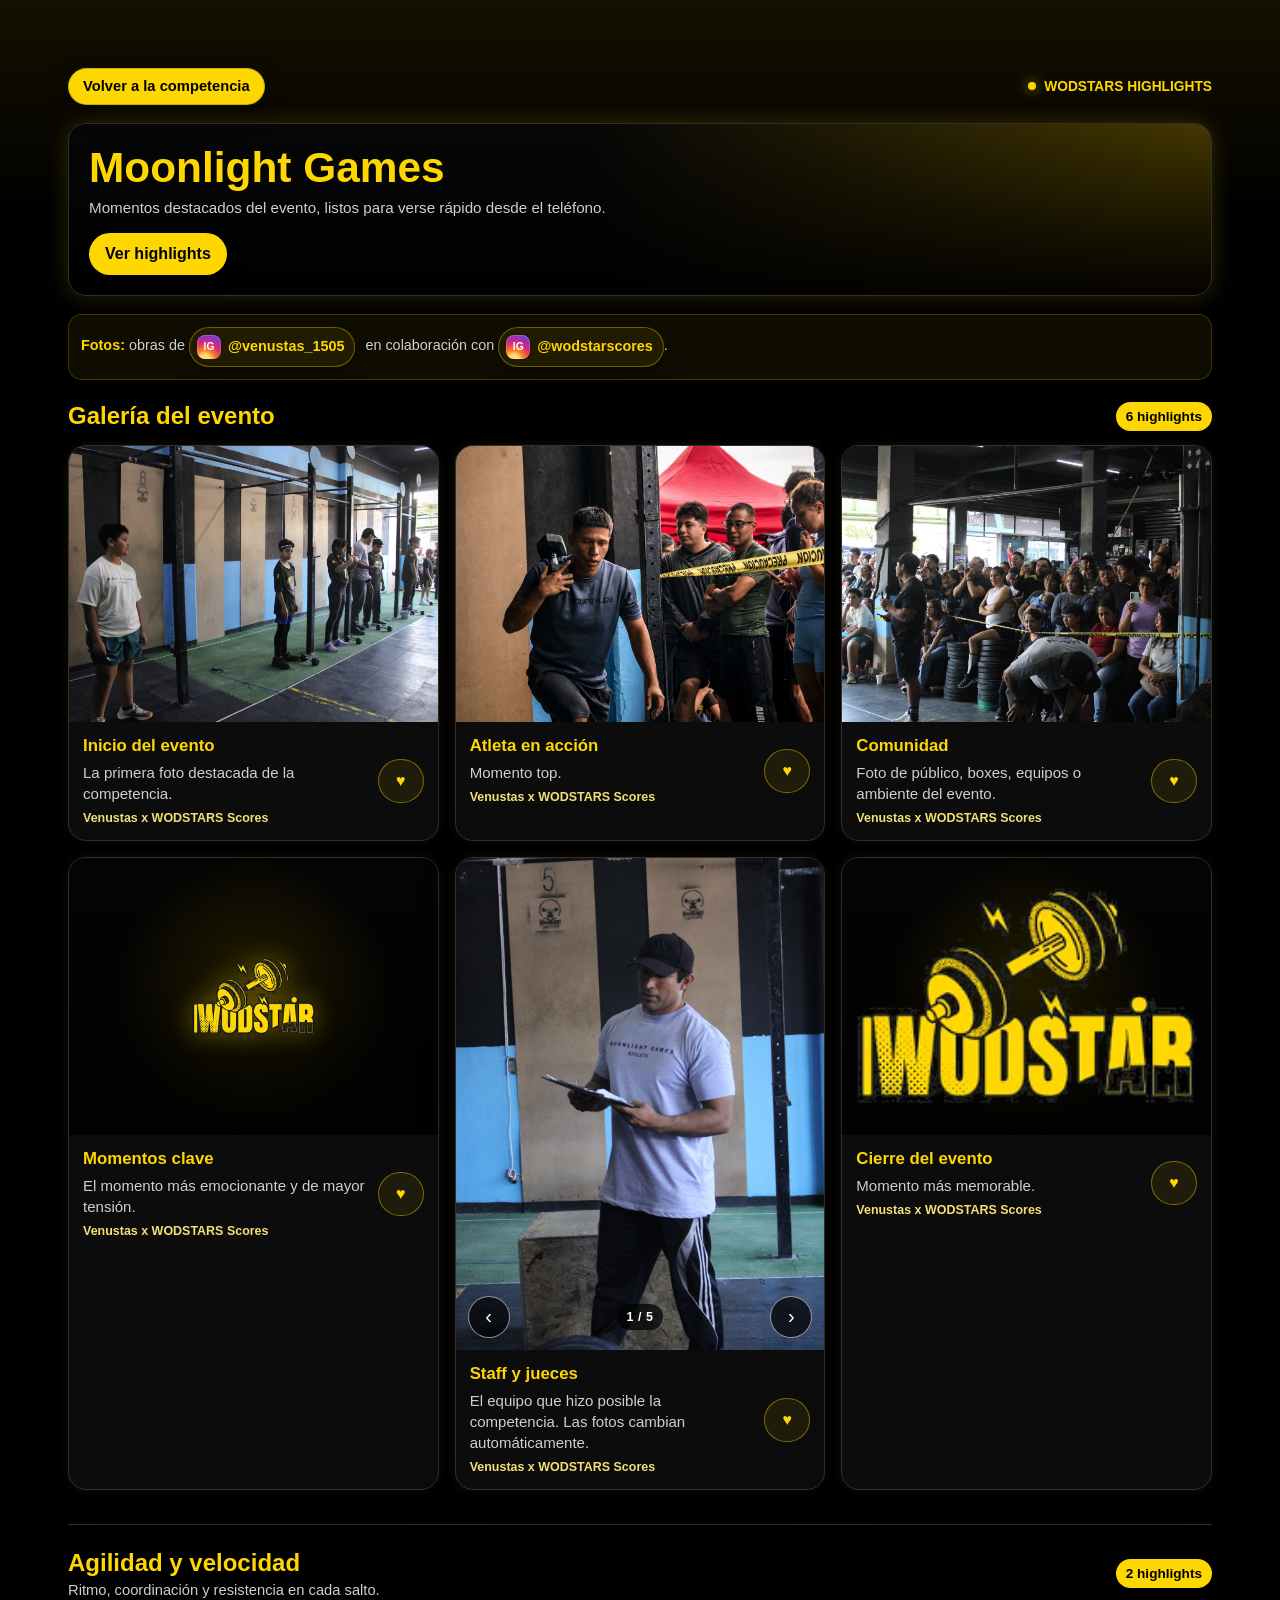
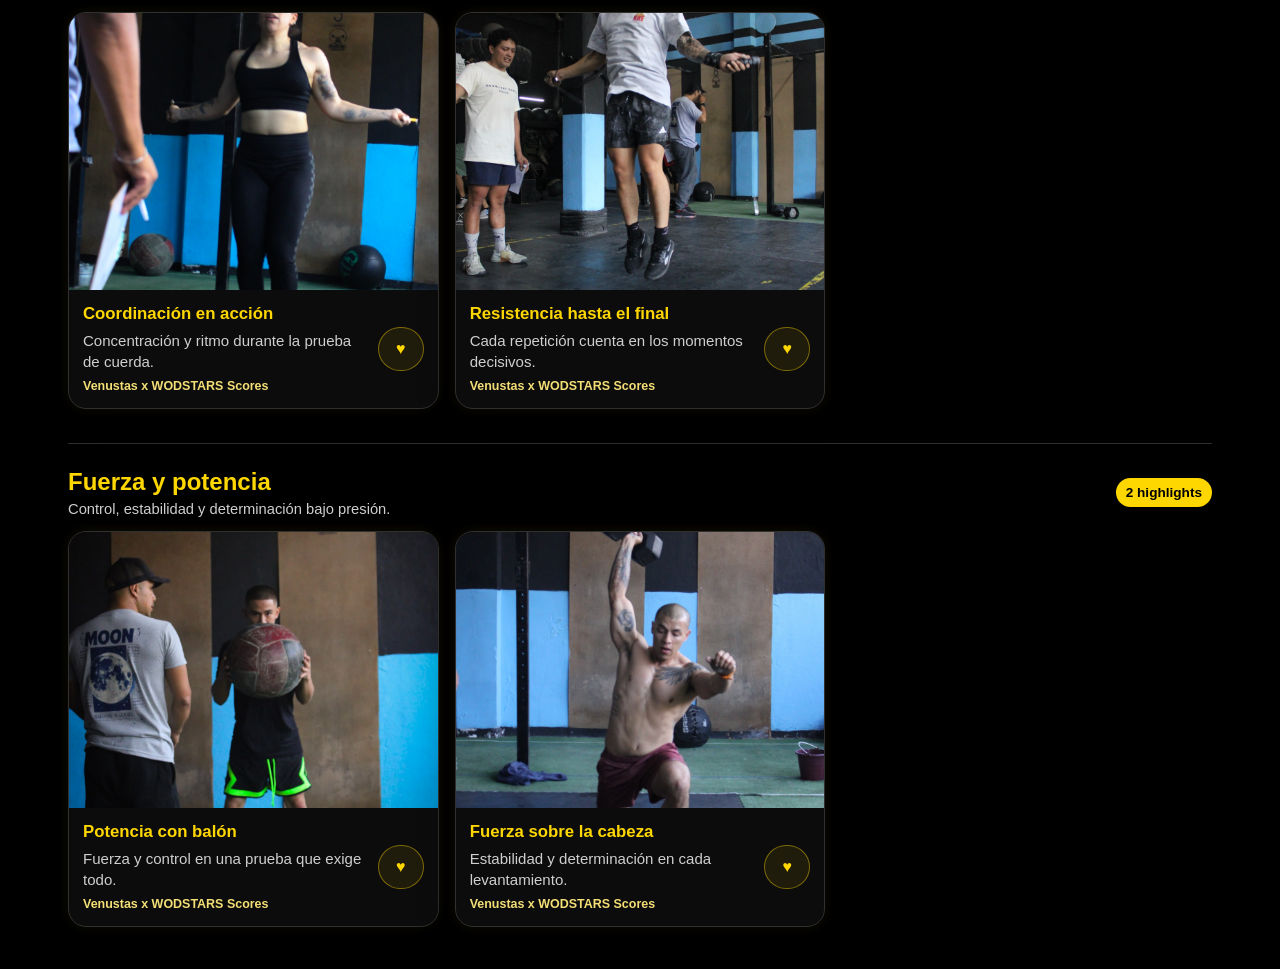
==== commit 70e3730e: "Agregar carrusel de staff y jueces" ====
--- a/index.html
+++ b/index.html
@@ -261,6 +261,81 @@
   filter:drop-shadow(0 0 12px rgba(255,215,0,0.35));
 }
 
+.staff-carousel.photo-slot{
+  position:relative;
+  aspect-ratio:3/4;
+  overflow:hidden;
+}
+
+.staff-slide{
+  position:absolute;
+  inset:0;
+  opacity:0;
+  transform:scale(1.025);
+  transition:opacity .65s ease,transform .9s ease;
+  pointer-events:none;
+}
+
+.staff-slide.is-active{
+  opacity:1;
+  transform:scale(1);
+}
+
+.staff-slide img{
+  object-position:center 34%;
+}
+
+.staff-slide:nth-child(2) img,
+.staff-slide:nth-child(3) img{
+  object-position:center 42%;
+}
+
+.staff-controls{
+  position:absolute;
+  z-index:2;
+  left:12px;
+  right:12px;
+  bottom:12px;
+  display:flex;
+  align-items:center;
+  justify-content:space-between;
+  pointer-events:none;
+}
+
+.staff-arrow{
+  width:42px;
+  height:42px;
+  border:1px solid rgba(255,255,255,.55);
+  border-radius:50%;
+  background:rgba(0,0,0,.72);
+  color:#fff;
+  cursor:pointer;
+  font-size:1.25rem;
+  pointer-events:auto;
+}
+
+.staff-arrow:hover,
+.staff-arrow:focus-visible{
+  background:var(--accent);
+  color:#000;
+}
+
+.staff-position{
+  padding:6px 10px;
+  border-radius:999px;
+  background:rgba(0,0,0,.72);
+  color:#fff;
+  font-size:.78rem;
+  font-weight:800;
+  letter-spacing:.04em;
+}
+
+@media(prefers-reduced-motion:reduce){
+  .staff-slide{
+    transition:none;
+  }
+}
+
 .photo-info{
   display:grid;
   grid-template-columns:1fr auto;
@@ -568,14 +643,33 @@
       </div>
     </article>
 
-    <article class="photo-card">
-      <div class="photo-slot">
-        <img src="fotos/highlight-05.jpg" data-base="fotos/highlight-05" alt="Staff y jueces" onerror="probarOtraFoto(this)">
+    <article class="photo-card" id="staff-y-jueces">
+      <div class="photo-slot staff-carousel" data-staff-carousel aria-label="Galería rotativa de staff y jueces">
+        <div class="staff-slide is-active">
+          <img src="fotos/staff-jueces-01.jpg" alt="Juez revisando la hoja de puntuación durante Moonlight Games">
+        </div>
+        <div class="staff-slide" aria-hidden="true">
+          <img src="fotos/staff-jueces-02.jpg" alt="Integrante del staff registrando resultados junto al área de competencia">
+        </div>
+        <div class="staff-slide" aria-hidden="true">
+          <img src="fotos/staff-jueces-03.jpg" alt="Juez siguiendo una prueba con su hoja de puntuación">
+        </div>
+        <div class="staff-slide" aria-hidden="true">
+          <img src="fotos/staff-jueces-04.jpg" alt="Jueza preparada para registrar las repeticiones de una atleta">
+        </div>
+        <div class="staff-slide" aria-hidden="true">
+          <img src="fotos/staff-jueces-05.jpg" alt="Integrante del staff supervisando el área de competencia">
+        </div>
+        <div class="staff-controls">
+          <button class="staff-arrow staff-prev" type="button" aria-label="Foto anterior del staff">‹</button>
+          <span class="staff-position" aria-live="polite">1 / 5</span>
+          <button class="staff-arrow staff-next" type="button" aria-label="Siguiente foto del staff">›</button>
+        </div>
       </div>
       <div class="photo-info">
         <div>
           <h3>Staff y jueces</h3>
-          <p>Foto del equipo que hizo posible la competencia gracias a todos.</p>
+          <p>El equipo que hizo posible la competencia. Las fotos cambian automáticamente.</p>
           <span class="photo-credit">Venustas x WODSTARS Scores</span>
         </div>
         <button class="like-btn" type="button" data-like="highlight-05" aria-label="Dar like a Staff y jueces">♥</button>
@@ -717,6 +811,49 @@
     localStorage.setItem(key, active ? "1" : "0");
   });
 });
+
+document.querySelectorAll("[data-staff-carousel]").forEach(carousel=>{
+  const slides = [...carousel.querySelectorAll(".staff-slide")];
+  const previous = carousel.querySelector(".staff-prev");
+  const next = carousel.querySelector(".staff-next");
+  const position = carousel.querySelector(".staff-position");
+  const reduceMotion = window.matchMedia("(prefers-reduced-motion: reduce)").matches;
+  let activeIndex = 0;
+  let timer;
+
+  const showSlide = index=>{
+    activeIndex = (index + slides.length) % slides.length;
+    slides.forEach((slide,slideIndex)=>{
+      const active = slideIndex === activeIndex;
+      slide.classList.toggle("is-active",active);
+      slide.setAttribute("aria-hidden",String(!active));
+    });
+    position.textContent = `${activeIndex + 1} / ${slides.length}`;
+  };
+
+  const stopRotation = ()=>window.clearInterval(timer);
+  const startRotation = ()=>{
+    stopRotation();
+    if(!reduceMotion){
+      timer = window.setInterval(()=>showSlide(activeIndex + 1),4500);
+    }
+  };
+
+  previous.addEventListener("click",()=>{
+    showSlide(activeIndex - 1);
+    startRotation();
+  });
+  next.addEventListener("click",()=>{
+    showSlide(activeIndex + 1);
+    startRotation();
+  });
+  carousel.addEventListener("mouseenter",stopRotation);
+  carousel.addEventListener("mouseleave",startRotation);
+  carousel.addEventListener("focusin",stopRotation);
+  carousel.addEventListener("focusout",startRotation);
+  showSlide(0);
+  startRotation();
+});
 </script>
 </body>
 </html>
